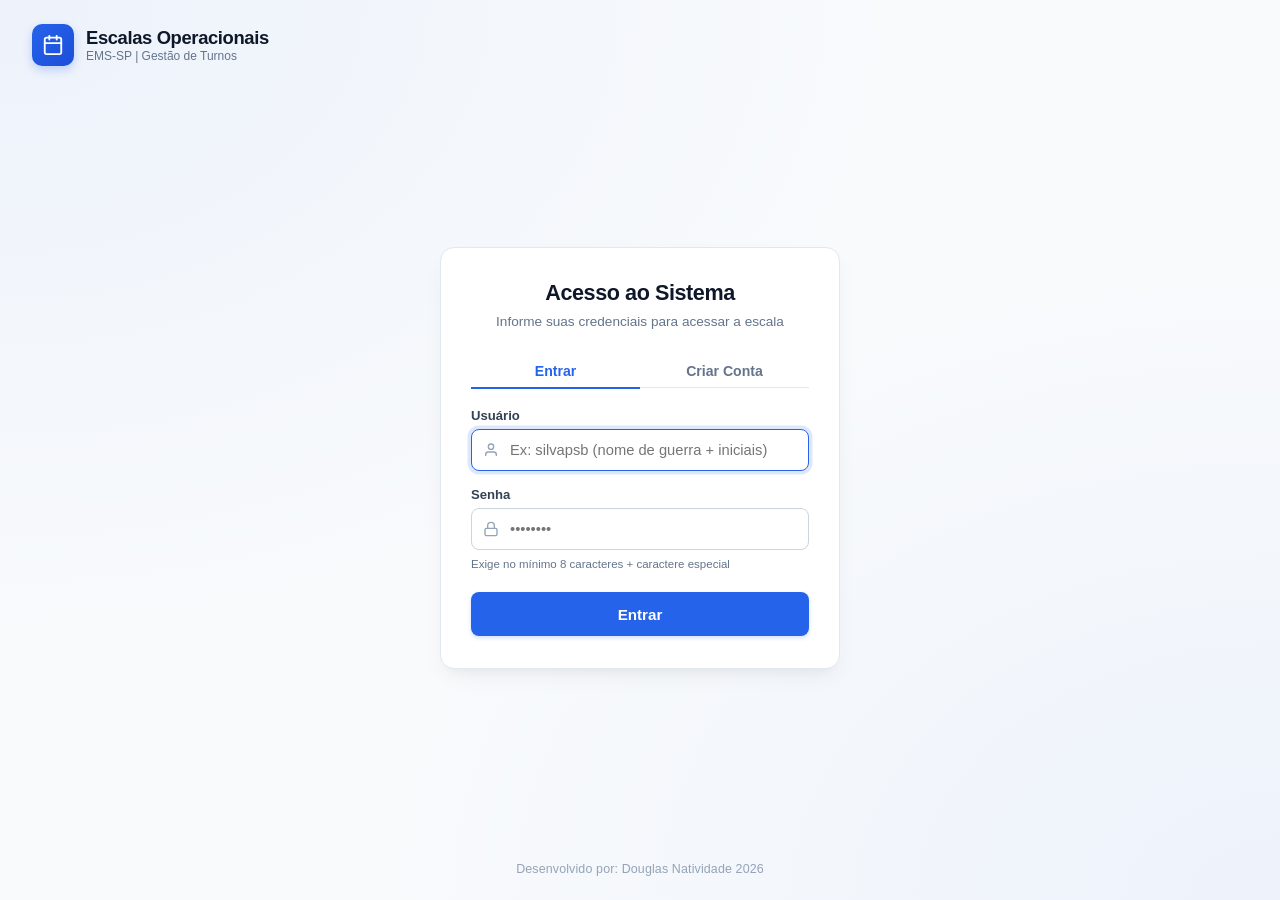
==== index.html @ 7f056d45 "seletor de meses e anos" ====
<!DOCTYPE html>
<html lang="pt-BR">
<head>
  <meta charset="UTF-8">
  <meta name="viewport" content="width=device-width, initial-scale=1.0, maximum-scale=5.0, user-scalable=yes">
  <title>Sistema de Escala Operacional</title>
  <link rel="preconnect" href="https://fonts.googleapis.com">
  <link rel="preconnect" href="https://fonts.gstatic.com" crossorigin>
  <link href="https://fonts.googleapis.com/css2?family=Fredoka:wght@600;700&family=Inter:wght@400;500;600;700;800&family=JetBrains+Mono:wght@500;700&display=swap" rel="stylesheet">
  <link rel="stylesheet" href="style.css?v=20261005_1417">
  <meta http-equiv="Content-Security-Policy" content="default-src 'self'; font-src 'self' https://fonts.gstatic.com; style-src 'self' 'unsafe-inline' https://fonts.googleapis.com; script-src 'self'; connect-src 'self'; img-src 'self' data:;">
</head>
<body>
  <!-- TELA DE LOGIN (PORTAL DE ENTRADA) -->
  <div id="login-screen" class="login-screen-wrapper">
    <!-- Canto Superior Esquerdo: Identidade do Sistema -->
    <header class="login-brand-header">
      <div class="login-brand">
        <div class="brand-icon">
          <svg width="22" height="22" viewBox="0 0 24 24" fill="none" stroke="currentColor" stroke-width="2" stroke-linecap="round" stroke-linejoin="round">
            <rect x="3" y="4" width="18" height="18" rx="2" ry="2"></rect>
            <line x1="16" y1="2" x2="16" y2="6"></line>
            <line x1="8" y1="2" x2="8" y2="6"></line>
            <line x1="3" y1="10" x2="21" y2="10"></line>
          </svg>
        </div>
        <div class="login-brand-text">
          <h1 class="brand-title">Escalas Operacionais</h1>
          <p class="brand-subtitle">EMS-SP | Gestão de Turnos</p>
        </div>
      </div>
    </header>

    <!-- Dialog Centralizado de Autenticação -->
    <main class="login-dialog-container">
      <div class="login-dialog-card">
        <div class="login-dialog-head">
          <h2 class="login-dialog-title" id="login-dialog-title">Acesso ao Sistema</h2>
          <p class="login-dialog-desc" id="login-dialog-desc">Informe suas credenciais para acessar a escala</p>
        </div>

        <div class="login-dialog-tabs">
          <button type="button" id="tab-login-signin" class="login-tab-btn active">Entrar</button>
          <button type="button" id="tab-login-signup" class="login-tab-btn">Criar Conta</button>
        </div>

        <form id="form-login-screen" class="login-dialog-form" autocomplete="on">
          <div id="login-screen-error" class="login-error-alert hidden"></div>

          <div class="login-form-group" id="login-group-name" style="display: none;">
            <label for="login-input-name">Nome / Guerra</label>
            <div class="login-input-wrapper">
              <svg width="16" height="16" viewBox="0 0 24 24" fill="none" stroke="currentColor" stroke-width="2">
                <path d="M19 21v-2a4 4 0 0 0-4-4H9a4 4 0 0 0-4 4v2"></path>
                <circle cx="12" cy="7" r="4"></circle>
              </svg>
              <input type="text" id="login-input-name" class="login-input-field" placeholder="Ex: 2S Silva">
            </div>
          </div>

          <div class="login-form-group">
            <label for="login-input-user">Usuário</label>
            <div class="login-input-wrapper">
              <svg width="16" height="16" viewBox="0 0 24 24" fill="none" stroke="currentColor" stroke-width="2">
                <path d="M20 21v-2a4 4 0 0 0-4-4H8a4 4 0 0 0-4 4v2"></path>
                <circle cx="12" cy="7" r="4"></circle>
              </svg>
              <input type="text" id="login-input-user" class="login-input-field" placeholder="Ex: silvapsb (nome de guerra + iniciais)" required autocomplete="username" autocapitalize="none" spellcheck="false">
            </div>
          </div>

          <div class="login-form-group">
            <label for="login-input-pass">Senha</label>
            <div class="login-input-wrapper">
              <svg width="16" height="16" viewBox="0 0 24 24" fill="none" stroke="currentColor" stroke-width="2">
                <rect x="3" y="11" width="18" height="11" rx="2" ry="2"></rect>
                <path d="M7 11V7a5 5 0 0 1 10 0v4"></path>
              </svg>
              <input type="password" id="login-input-pass" class="login-input-field" placeholder="••••••••" required autocomplete="current-password">
            </div>
            <span class="password-rule-hint">Exige no mínimo 8 caracteres + caractere especial</span>
          </div>

          <button type="submit" id="btn-login-submit" class="btn-login-submit">
            <span>Entrar</span>
          </button>
        </form>
      </div>
    </main>

    <!-- Rodapé Discreto -->
    <footer class="login-footer">
      Desenvolvido por: Douglas Natividade 2026
    </footer>
  </div>

  <!-- APLICAÇÃO PRINCIPAL (EXIBIDA APÓS O LOGIN) -->
  <div id="app-screen" class="app-screen-wrapper" style="display: none;">
    <!-- Cabeçalho da Aplicação / Barra de Ferramentas -->
    <header class="app-header no-print">
    <div class="header-left">
      <div class="app-brand">
        <div class="brand-icon">
          <svg width="22" height="22" viewBox="0 0 24 24" fill="none" stroke="currentColor" stroke-width="2" stroke-linecap="round" stroke-linejoin="round">
            <rect x="3" y="4" width="18" height="18" rx="2" ry="2"></rect>
            <line x1="16" y1="2" x2="16" y2="6"></line>
            <line x1="8" y1="2" x2="8" y2="6"></line>
            <line x1="3" y1="10" x2="21" y2="10"></line>
          </svg>
        </div>
        <div>
          <h1 class="brand-title">Escalas Operacionais</h1>
          <p class="brand-subtitle">Confecção, Acompanhamento e Controle de Turnos</p>
        </div>
      </div>
    </div>

    <!-- Controles Centrais: Tema, Período e Setor -->
    <div class="header-center">
      <button id="btn-theme-toggle" class="btn-theme" title="Alternar Modo Claro / Escuro" aria-label="Alternar tema">
        <svg class="icon-sun" width="18" height="18" viewBox="0 0 24 24" fill="none" stroke="currentColor" stroke-width="2" stroke-linecap="round" stroke-linejoin="round">
          <circle cx="12" cy="12" r="5"></circle>
          <line x1="12" y1="1" x2="12" y2="3"></line>
          <line x1="12" y1="21" x2="12" y2="23"></line>
          <line x1="4.22" y1="4.22" x2="5.64" y2="5.64"></line>
          <line x1="18.36" y1="18.36" x2="19.78" y2="19.78"></line>
          <line x1="1" y1="12" x2="3" y2="12"></line>
          <line x1="21" y1="12" x2="23" y2="12"></line>
          <line x1="4.22" y1="19.78" x2="5.64" y2="18.36"></line>
          <line x1="18.36" y1="5.64" x2="19.78" y2="4.22"></line>
        </svg>
        <svg class="icon-moon" width="18" height="18" viewBox="0 0 24 24" fill="none" stroke="currentColor" stroke-width="2" stroke-linecap="round" stroke-linejoin="round">
          <path d="M21 12.79A9 9 0 1 1 11.21 3 7 7 0 0 0 21 12.79z"></path>
        </svg>
      </button>

      <div class="control-group">
        <label for="select-month">Mês:</label>
        <div class="month-stepper-wrapper">
          <select id="select-month" class="ctrl-select">
            <option value="0">JAN - Janeiro</option>
            <option value="1">FEV - Fevereiro</option>
            <option value="2">MAR - Março</option>
            <option value="3">ABR - Abril</option>
            <option value="4">MAIO - Maio</option>
            <option value="5">JUN - Junho</option>
            <option value="6">JUL - Julho</option>
            <option value="7">AGO - Agosto</option>
            <option value="8">SET - Setembro</option>
            <option value="9" selected>OUT - Outubro</option>
            <option value="10">NOV - Novembro</option>
            <option value="11">DEZ - Dezembro</option>
          </select>
          <div class="month-stepper-arrows">
            <button type="button" id="btn-next-month" class="stepper-arrow stepper-up" onclick="stepMonth(1)" title="Próximo Mês" aria-label="Próximo Mês">▲</button>
            <button type="button" id="btn-prev-month" class="stepper-arrow stepper-down" onclick="stepMonth(-1)" title="Mês Anterior" aria-label="Mês Anterior">▼</button>
          </div>
        </div>
      </div>

      <div class="control-group">
        <label for="input-year">Ano:</label>
        <div class="stepper-wrapper year-stepper-wrapper">
          <input type="number" id="input-year" class="ctrl-input number-input custom-stepper-input" value="2026" min="2020" max="2035">
          <div class="stepper-arrows year-stepper-arrows">
            <button type="button" id="btn-next-year" class="stepper-arrow stepper-up" onclick="stepYear(1)" title="Próximo Ano" aria-label="Próximo Ano">▲</button>
            <button type="button" id="btn-prev-year" class="stepper-arrow stepper-down" onclick="stepYear(-1)" title="Ano Anterior" aria-label="Ano Anterior">▼</button>
          </div>
        </div>
      </div>

      <div class="control-group">
        <label for="input-sector">Unidade | Setor:</label>
        <input type="text" id="input-sector" class="ctrl-input sector-input" value="EMS-SP" maxlength="15" placeholder="Setor">
      </div>
    </div>

    <!-- Ações e Modos -->
    <div class="header-right">
      <div class="view-toggle">
        <button id="btn-mode-edit" class="toggle-btn active" title="Modo Edição Completa">
          <svg width="15" height="15" viewBox="0 0 24 24" fill="none" stroke="currentColor" stroke-width="2">
            <path d="M12 20h9"></path>
            <path d="M16.5 3.5a2.121 2.121 0 0 1 3 3L7 19l-4 1 1-4L16.5 3.5z"></path>
          </svg>
          Edição
        </button>
        <button id="btn-mode-view" class="toggle-btn" title="Modo Visualização Limpa">
          <svg width="15" height="15" viewBox="0 0 24 24" fill="none" stroke="currentColor" stroke-width="2">
            <path d="M1 12s4-8 11-8 11 8 11 8-4 8-11 8-11-8-11-8z"></path>
            <circle cx="12" cy="12" r="3"></circle>
          </svg>
          Visualização
        </button>
      </div>

      <div class="action-buttons">
        <button id="btn-print" class="btn btn-secondary" title="Imprimir / Exportar para PDF">
          <svg width="16" height="16" viewBox="0 0 24 24" fill="none" stroke="currentColor" stroke-width="2">
            <polyline points="6 9 6 2 18 2 18 9"></polyline>
            <path d="M6 18H4a2 2 0 0 1-2-2v-5a2 2 0 0 1 2-2h16a2 2 0 0 1 2 2v5a2 2 0 0 1-2 2h-2"></path>
            <rect x="6" y="14" width="12" height="8"></rect>
          </svg>
          Imprimir | Exportar (PDF)
        </button>

        <div class="user-auth-group no-print">
          <button type="button" id="btn-edit-user-name" class="btn btn-secondary btn-user-edit" onclick="openEditUserModal(event)" title="Editar seu Nome, Posto ou Graduação">
            <svg width="14" height="14" viewBox="0 0 24 24" fill="none" stroke="currentColor" stroke-width="2" stroke-linecap="round" stroke-linejoin="round">
              <path d="M12 20h9"></path>
              <path d="M16.5 3.5a2.121 2.121 0 0 1 3 3L7 19l-4 1 1-4L16.5 3.5z"></path>
            </svg>
            <span id="user-display-name">Operador</span>
            <span class="user-edit-icon" title="Editar nome">✎</span>
          </button>
          <button type="button" id="btn-auth-user" class="btn btn-secondary btn-user-auth" title="Sair da conta">
            <svg width="13" height="13" viewBox="0 0 24 24" fill="none" stroke="currentColor" stroke-width="2" stroke-linecap="round" stroke-linejoin="round">
              <path d="M9 21H5a2 2 0 0 1-2-2V5a2 2 0 0 1 2-2h4"></path>
              <polyline points="16 17 21 12 16 7"></polyline>
              <line x1="21" y1="12" x2="9" y2="12"></line>
            </svg>
            <span class="user-logout-tag">Sair</span>
          </button>
        </div>
      </div>
    </div>
  </header>

  <!-- Barra de Acompanhamento Rápido (Filtros, Legendas e Destaques) -->
  <section class="quick-bar no-print">
    <div class="legend-chips">
      <span class="legend-label">Legenda de Turnos:</span>
      <span class="chip chip-m" title="Manhã"><strong>M</strong> (Manhã | 06h00 às 13h30)</span>
      <span class="chip chip-t" title="Tarde"><strong>T</strong> (Tarde | 13h30 às 23h00)</span>
      <span class="chip chip-r" title="RISAER | 24 Horas"><strong>R</strong> (RISAER | 24 horas)</span>
    </div>

    <div class="quick-helpers">
      <span id="save-status" class="save-status" title="Salvo automaticamente">Salvo</span>
      <div class="dropdown">
        <button id="btn-more" class="btn btn-icon" title="Mais opções">
          <svg width="16" height="16" viewBox="0 0 24 24" fill="none" stroke="currentColor" stroke-width="2">
            <circle cx="12" cy="12" r="1"></circle>
            <circle cx="12" cy="5" r="1"></circle>
            <circle cx="12" cy="19" r="1"></circle>
          </svg>
        </button>
        <div id="dropdown-menu" class="dropdown-content">
          <a href="#" id="action-export-json">Exportar Backup (JSON)</a>
          <a href="#" id="action-import-json">Importar Escala (JSON)</a>
          <input type="file" id="file-input-json" accept=".json" style="display:none">
          <a href="#" id="action-clear-all" class="text-danger">Limpar Turnos do Mês</a>
        </div>
      </div>
    </div>
  </section>

  <!-- Container Principal da Escala -->
  <main class="main-content">
    <div class="sheet-container" id="sheet-container">
      <div class="year-badge-container">
        <div class="year-badge" id="year-badge">2026</div>
        <div class="search-box no-print" title="Destacar operador nas tabelas">
          <svg width="14" height="14" viewBox="0 0 24 24" fill="none" stroke="currentColor" stroke-width="2">
            <circle cx="11" cy="11" r="8"></circle>
            <line x1="21" y1="21" x2="16.65" y2="16.65"></line>
          </svg>
          <input type="text" id="search-operator" placeholder="Destacar operador...">
          <button id="btn-clear-search" class="btn-clear" style="display:none">&times;</button>
        </div>

        <!-- Botão Explícito de Salvar Alterações na Nuvem -->
        <div class="save-action-wrapper no-print">
          <div class="save-action-row">
            <button type="button" id="btn-save-cloud" class="btn-save-cloud state-clean" title="Salvar dados na nuvem">
              <svg class="save-icon-check" width="15" height="15" viewBox="0 0 24 24" fill="none" stroke="currentColor" stroke-width="2.2" stroke-linecap="round" stroke-linejoin="round">
                <polyline points="20 6 9 17 4 12"></polyline>
              </svg>
              <svg class="save-icon-pending" width="15" height="15" viewBox="0 0 24 24" fill="none" stroke="currentColor" stroke-width="2" stroke-linecap="round" stroke-linejoin="round">
                <path d="M19 21H5a2 2 0 0 1-2-2V5a2 2 0 0 1 2-2h11l5 5v11a2 2 0 0 1-2 2z"></path>
                <polyline points="17 21 17 13 7 13 7 21"></polyline>
                <polyline points="7 3 7 8 15 8"></polyline>
              </svg>
              <svg class="save-icon-spinner" width="15" height="15" viewBox="0 0 24 24" fill="none" stroke="currentColor" stroke-width="2.5" stroke-linecap="round">
                <circle cx="12" cy="12" r="10" stroke-opacity="0.25"></circle>
                <path d="M12 2a10 10 0 0 1 10 10"></path>
              </svg>
              <span class="btn-save-title">Alterações Salvas</span>
            </button>
            <span id="last-change-display" class="last-change-display" title="Histórico da última modificação"></span>
          </div>
          <span id="save-status-subtext" class="save-status-subtext">nenhuma alteração</span>
        </div>
      </div>
      <div class="table-wrapper">
        <table class="schedule-table" id="schedule-table">
          <!-- Cabeçalho Renderizado via JS -->
          <thead id="schedule-thead"></thead>
          <!-- Corpo da Tabela Renderizado via JS -->
          <tbody id="schedule-tbody"></tbody>
        </table>
      </div>

      <!-- Botão Adicionar Operador (+), solto da tabela e abaixo da coluna Leg. -->
      <div class="add-operator-wrapper no-print">
        <button id="btn-add-operator" class="btn-add-op-solo" title="Adicionar Operador" aria-label="Adicionar Operador">
          + OPR
        </button>
      </div>

      <!-- Seções Inferiores: Observações (Esquerda) e Carga Horária & Etapas (Direita) -->
      <div class="bottom-sections">
        <!-- Seção de Observações (Conforme a planilha) -->
        <section class="observations-section" id="observations-section">
          <div class="obs-card">
            <div class="obs-header">
              <span class="obs-title">Observações</span>
              <button id="btn-add-obs" class="btn btn-xs btn-obs no-print" title="Adicionar Linha de Observação">
                + Adicionar Nota
              </button>
            </div>
            <div class="obs-body" id="obs-list">
              <!-- Linhas de observações renderizadas dinamicamente -->
            </div>
          </div>
        </section>

        <!-- Seção de Carga Horária e Etapas (Ao lado direito de Observações) -->
        <section class="stats-section" id="stats-section">
          <div class="stats-card">
            <div class="stats-header">
              <div class="stats-title-group">
                <span class="stats-title">Carga Horária e Etapas</span>
                <span class="stats-subtitle">Demonstrativo mensal por operador</span>
              </div>
              <div class="stats-header-actions">
                <button id="btn-open-extra-hours" class="btn btn-xs btn-obs no-print" title="Lançar horas adicionais de PIMO e Instrução MET">
                  + PIMO | Instrução MET
                </button>
                <div class="stats-badge" id="stats-team-average" title="Média de horas da equipe conforme memorial de cálculo">Média da Equipe: --</div>
              </div>
            </div>
            <div class="stats-table-wrapper">
              <table class="stats-table" id="stats-table">
                <thead>
                  <tr>
                    <th class="col-stat-leg" title="Legenda">Leg</th>
                    <th class="col-stat-op" title="Nome do Operador">Operador</th>
                    <th class="col-stat-shifts" title="Total de turnos trabalhados (M + T + R)">Turnos</th>
                    <th class="col-stat-ctop" title="Carga Operacional: 7,5h por turno M e 9,5h por turno T">Carga<br>operacional</th>
                    <th class="col-stat-briefing" title="Abertura (15m M), Briefing (15m M/T) e Fechamento (15m T)">
                      <span class="th-stacked">
                        <span>Abertura</span>
                        <span>+ Briefing</span>
                        <span>+ Fechamento</span>
                      </span>
                    </th>
                    <th class="col-stat-risaer" title="Carga horária de turnos RISAER (24h por serviço R)">RISAER</th>
                    <th class="col-stat-pimo" title="Carga de Projetos e Trabalho Administrativo (PIMO)">Carga PIMO</th>
                    <th class="col-stat-met" title="Instruções Meteorológicas (Instrução MET)">Instrução MET</th>
                    <th class="col-stat-total" title="Carga horária total acumulada no mês">Carga total</th>
                    <th class="col-stat-e5" title="Adicional de R$ 67,50 por turno T (-R$ 13,50 em dia útil)">Etapa 5x</th>
                    <th class="col-stat-e10" title="Adicional de R$ 135,00 por serviço R (-R$ 13,50 em dia útil)">Etapa 10 X</th>
                  </tr>
                </thead>
                <tbody id="stats-tbody">
                  <!-- Linhas renderizadas via JS -->
                </tbody>
              </table>
            </div>
            <div class="stats-memorial-footer" id="stats-memorial-footer">
              <!-- Memorial de cálculo exibido dinamicamente -->
            </div>
          </div>
        </section>
      </div>
    </div>
  </main>

  <!-- Popover Seletor Rápido de Turno -->
  <div id="shift-popover" class="shift-popover" style="display: none;">
    <button class="shift-pop-btn m-btn" data-val="M">M</button>
    <button class="shift-pop-btn t-btn" data-val="T">T</button>
    <button class="shift-pop-btn r-btn" data-val="R">R</button>
    <button class="shift-pop-btn clear-btn" data-val="">Limpar</button>
  </div>

  <!-- Modal de Configuração de PIMO e Instrução MET -->
  <div id="modal-extra-hours" class="modal-overlay hidden">
    <div class="modal-content modal-extra-hours-content">
      <div class="modal-header">
        <h3 class="modal-title">Lançar Cargas Adicionais (PIMO &amp; Instrução MET)</h3>
        <button id="btn-close-extra-hours" class="modal-close" title="Fechar">&times;</button>
      </div>
      <div class="modal-body">
        <p class="modal-desc">
          Conforme memorial oficial: <strong>PIMO</strong> (projetos/trabalho administrativo) e <strong>Instrução MET</strong> (instruções meteorológicas) somam à carga horária e entram no memorial da equipe.
        </p>
        <div class="extra-hours-table-wrapper">
          <table class="extra-hours-table">
            <thead>
              <tr>
                <th class="col-op-th">Operador</th>
                <th class="col-hours-th">PIMO (Horas)</th>
                <th class="col-hours-th">Instrução MET (Horas)</th>
              </tr>
            </thead>
            <tbody id="extra-hours-tbody">
              <!-- Linhas renderizadas via JS -->
            </tbody>
          </table>
        </div>
      </div>
      <div class="modal-footer">
        <button id="btn-save-extra-hours" class="btn btn-primary">Salvar e Atualizar</button>
      </div>
    </div>
  </div>

  <!-- Modal de Autenticação (Login / Cadastro de Operador) -->
  <div id="modal-auth" class="modal-overlay hidden">
    <div class="modal-content modal-auth-content">
      <div class="modal-header">
        <h3 class="modal-title" id="auth-modal-title">Acesso Operacional</h3>
        <button id="btn-close-auth" class="modal-close" title="Fechar">&times;</button>
      </div>
      <div class="modal-body">
        <div class="auth-tabs">
          <button id="tab-login" class="auth-tab-btn active">Entrar</button>
          <button id="tab-register" class="auth-tab-btn">Cadastrar Operador</button>
        </div>

        <form id="form-auth" class="auth-form">
          <div id="auth-error-msg" class="auth-error hidden"></div>
          
          <div class="form-group" id="group-name" style="display: none;">
            <label for="auth-name">Nome Completo / Guerra:</label>
            <input type="text" id="auth-name" class="input-form" placeholder="Ex: 2S Silva">
          </div>

          <div class="form-group">
            <label for="auth-username">Usuário / Identificação:</label>
            <input type="text" id="auth-username" class="input-form" placeholder="Ex: silva" required autocomplete="username">
          </div>

          <div class="form-group">
            <label for="auth-password">Senha:</label>
            <input type="password" id="auth-password" class="input-form" placeholder="••••••••" required autocomplete="current-password">
          </div>

          <div class="auth-actions">
            <button type="submit" id="btn-submit-auth" class="btn btn-primary btn-block">Entrar</button>
          </div>
        </form>
      </div>
    </div>
  </div>
  <!-- Fim de #modal-auth -->

  <!-- Modal de Edição de Nome / Posto / Graduação do Usuário -->
  <div id="modal-edit-user" class="modal-overlay hidden">
    <div class="modal-content modal-edit-user-content">
      <div class="modal-header">
        <div class="modal-title-group">
          <h3 class="modal-title">Editar Identificação do Usuário</h3>
          <span class="modal-subtitle">Atualize seu nome ou posto/graduação</span>
        </div>
        <button type="button" id="btn-close-edit-user" class="modal-close" onclick="closeEditUserModal(event)" title="Fechar">&times;</button>
      </div>
      <div class="modal-body">
        <div class="form-group">
          <label for="input-edit-user-name">Posto/Graduação e Nome de Guerra:</label>
          <input type="text" id="input-edit-user-name" class="input-form" placeholder="Ex: 2S Túlio, 1S Silva" maxlength="50" autocomplete="name">
          <span class="form-hint">Esse nome é exibido no topo da tela e associado às ações e edições da escala.</span>
        </div>
        <div id="edit-user-error" class="auth-error hidden"></div>
        <div class="auth-actions" style="margin-top: 16px; display: flex; gap: 10px; justify-content: flex-end;">
          <button type="button" id="btn-cancel-edit-user" class="btn btn-secondary" onclick="closeEditUserModal(event)">Cancelar</button>
          <button type="button" id="btn-save-edit-user" class="btn btn-primary" onclick="handleSaveNewUserName(event)">Salvar Alteração</button>
        </div>
      </div>
    </div>
  </div>
  <!-- Fim de #modal-edit-user -->

  </div>
  <!-- Fim de #app-screen -->

  <script src="scripts.js?v=20261006_1326"></script>
</body>
</html>
---- style.css ----
/* ==========================================================================
   SISTEMA DE ESCALA OPERACIONAL - FOLHA DE ESTILOS
   ========================================================================== */

:root {
  /* Cores Temáticas da Escala (Modo Claro) */
  --color-year: #1e293b;
  --color-month: #0f172a;
  --color-unit: #1e293b;
  --color-weekday: #334155;
  --color-weekend: #4338ca;
  --color-col-header: #1e293b;
  --color-days-header: #2563eb;
  --color-operator-row: #fefce8; /* Creme suave de alta legibilidade, sem cansar a vista */
  --color-operator-row-hover: #edcd6383; /* Destaque caloroso e suave ao passar o cursor */
  --color-operator-row-text: #0f172a; /* Texto de alto contraste e máxima nitidez */
  --color-operator-row-text-hover: #0f172a; /* Cor do texto do operador ao passar o cursor sobre a linha */
  --color-leg-cell: #1e40af; /* Cor da legenda */
  --color-leg-cell-hover: #edcd6383; /* Cor da legenda ao passar o cursor */
  --color-leg-cell-text: #ffffff; /* Cor do texto da legenda */
  --color-leg-cell-text-hover: #111111; /* Cor do texto da legenda ao passar o cursor */
  --color-blue-stripe: #c5c8cc; /* Linha contínua entre operadores */
  --color-blue-stripe-text: #64748b;
  --color-today-line: #2563eb; /* Linhas/bordas especiais demarcadoras do dia atual */
  --color-obs-header: #347cda;
  --color-obs-header-text: #ffffff; /* Cor do texto do header de Observações */
  --color-obs-body: #edf0e9;
  --color-obs-text: #0f1011;

  /* Cores dos Turnos M, T, R (Idênticas aos botões da legenda) */
  --color-shift-m-bg: #6fe297;
  --color-shift-m-text: #0b4220;
  --color-shift-m-border: #86efac;

  --color-shift-t-bg: #e39d60;
  --color-shift-t-text: #0f0e0e;
  --color-shift-t-border: #fde68a;

  --color-shift-r-bg: #15803d;   /* Verde floresta para 24h RISAER */
  --color-shift-r-text: #ffffff; /* Texto branco puro */
  --color-shift-r-border: #166534;

  /* Superfície, Bordas e Elementos de Interface */
  --bg-app: #f1f5f9;
  --bg-header: #ffffff;
  --bg-card: #ffffff;
  --bg-controls: #f8fafc;
  --text-main: #0f172a;
  --text-muted: #64748b;
  --border-sheet: #94a3b8;
  --border-cell: #cbd5e1; /* Divisores, nítidos e suaves */
  --border-light: #e2e8f0;
  --input-bg: #ffffff;
  --input-border: #cbd5e1;

  --primary: #2563eb;
  --primary-hover: #1d4ed8;
  --danger: #ef4444;
  --success: #10b981;

  --shadow-sm: 0 1px 3px 0 rgba(0, 0, 0, 0.08), 0 1px 2px -1px rgba(0, 0, 0, 0.08);
  --shadow-md: 0 4px 6px -1px rgba(0, 0, 0, 0.07), 0 2px 4px -2px rgba(0, 0, 0, 0.05);
  --shadow-lg: 0 12px 24px -4px rgba(0, 0, 0, 0.08), 0 4px 6px -2px rgba(0, 0, 0, 0.04);
  --radius-sm: 6px;
  --radius-md: 10px;
  --radius-lg: 14px;
}

/* ==========================================================================
   TEMA ESCURO MODERNO (DARK THEME)
   ========================================================================== */
body.dark-theme {
  --color-year: #0f172a;
  --color-month: #090d16;
  --color-unit: #0f172a;
  --color-weekday: #1e293b;
  --color-weekend: #3730a3;
  --color-col-header: #0f172a;
  --color-days-header: #1d4ed8;
  --color-operator-row: #e0e6ee; /* Superfície slate escura elegante, sem ofuscar */
  --color-operator-row-hover: #1e293b; /* Destaque sutil de linha no modo escuro */
  --color-operator-row-text: #070707; /* Texto claro de alto contraste */
  --color-operator-row-text-hover: #ffffff; /* Cor do texto do operador ao passar o cursor sobre a linha no modo escuro */
  --color-leg-cell: #1d4ed8; /* Badge azul cobalto no dark mode */
  --color-leg-cell-hover: #1e293b; /* Cor da legenda ao passar o cursor no dark mode */
  --color-leg-cell-text: #ffffff;
  --color-leg-cell-text-hover: #ffffff; /* Cor do texto da legenda ao passar o cursor no dark mode */
  --color-blue-stripe: #3b486a; /* Faixa separadora no modo escuro */
  --color-blue-stripe-text: #94a3b8;
  --color-today-line: #38bdf8; /* Linhas/bordas especiais demarcadoras do dia atual no modo escuro */
  --color-obs-header: #0f147c;
  --color-obs-header-text: #ffffff; /* Cor do texto do header de Observações no modo escuro */
  --color-obs-body: #131924;
  --color-obs-text: #e2e8f0;

  /* Cores dos Turnos M, T, R no Modo Escuro (Idênticas aos botões da legenda) */
  --color-shift-m-bg: #6ee7b7;
  --color-shift-m-text: #121212;
  --color-shift-m-border: #047857;

  --color-shift-t-bg: #b1490c;
  --color-shift-t-text: #fffffe;
  --color-shift-t-border: #b45309;

  --color-shift-r-bg: #0c5026;   /* Verde floresta para 24h */
  --color-shift-r-text: #ffffff; /* Texto branco nítido */
  --color-shift-r-border: #22c55e;

  --bg-app: #0b0f19;
  --bg-header: #111827;
  --bg-card: #151d30;
  --bg-controls: #1e293b;
  --text-main: #f1f5f9;
  --text-muted: #94a3b8;
  --border-sheet: #334155;
  --border-cell: #243247; /* Bordas escuras e nítidas */
  --border-light: #1f293d;
  --input-bg: #1e293b;
  --input-border: #334155;

  --primary: #3b82f6;
  --primary-hover: #60a5fa;
  --danger: #ef4444;
  --success: #10b981;

  --shadow-sm: 0 1px 3px 0 rgba(0, 0, 0, 0.4);
  --shadow-md: 0 4px 10px 0 rgba(0, 0, 0, 0.45);
  --shadow-lg: 0 14px 28px rgba(0, 0, 0, 0.5);
}

/* Reset e Configurações Globais */
* {
  box-sizing: border-box;
  margin: 0;
  padding: 0;
}

body {
  font-family: 'Inter', -apple-system, BlinkMacSystemFont, "Segoe UI", Roboto, sans-serif;
  background-color: var(--bg-app);
  color: var(--text-main);
  min-height: 100vh;
  display: flex;
  flex-direction: column;
  -webkit-font-smoothing: antialiased;
  overflow-x: hidden;
  max-width: 100vw;
}

.app-screen-wrapper {
  width: 100%;
  max-width: 100vw;
  overflow-x: hidden;
  display: flex;
  flex-direction: column;
  min-height: 100vh;
}

/* ==========================================================================
   CABEÇALHO DA APLICAÇÃO (TOOLBAR MODERNA)
   ========================================================================== */
.app-header {
  background: var(--bg-header);
  border-bottom: 1px solid var(--border-light);
  padding: 10px 24px;
  display: flex;
  align-items: center;
  justify-content: space-between;
  flex-wrap: wrap;
  gap: 16px;
  position: sticky;
  top: 0;
  z-index: 100;
  box-shadow: var(--shadow-sm);
  transition: background-color 0.25s ease, border-color 0.25s ease;
}

.header-left {
  display: flex;
  align-items: center;
  gap: 16px;
}

.app-brand {
  display: flex;
  align-items: center;
  gap: 12px;
}

.brand-icon {
  width: 38px;
  height: 38px;
  background: linear-gradient(135deg, #1e40af, #3b82f6);
  color: #ffffff;
  display: flex;
  align-items: center;
  justify-content: center;
  border-radius: var(--radius-md);
  box-shadow: 0 2px 6px rgba(37, 99, 235, 0.35);
}

.brand-title {
  font-size: 1.125rem;
  font-weight: 700;
  color: var(--text-main);
  letter-spacing: -0.01em;
}

.brand-subtitle {
  font-size: 0.75rem;
  color: var(--text-muted);
}

/* Controles de Período, Tema e Unidade */
.header-center {
  display: flex;
  align-items: center;
  gap: 12px;
  background: var(--bg-controls);
  padding: 6px 14px;
  border-radius: var(--radius-lg);
  border: 1px solid var(--border-light);
  transition: background-color 0.25s ease, border-color 0.25s ease;
}

/* Botão Alternador de Tema (Sol / Lua) */
.btn-theme {
  display: inline-flex;
  align-items: center;
  justify-content: center;
  width: 34px;
  height: 34px;
  border-radius: var(--radius-md);
  border: 1px solid var(--input-border);
  background: var(--input-bg);
  color: var(--text-main);
  cursor: pointer;
  transition: all 0.2s ease;
  box-shadow: var(--shadow-sm);
}

.btn-theme:hover {
  background: var(--primary);
  color: #ffffff;
  border-color: var(--primary);
  transform: translateY(-1px);
}

.btn-theme .icon-sun {
  display: none;
}
.btn-theme .icon-moon {
  display: block;
}

body.dark-theme .btn-theme .icon-sun {
  display: block;
  color: #fbbf24;
}
body.dark-theme .btn-theme .icon-moon {
  display: none;
}

.control-group {
  display: flex;
  align-items: center;
  gap: 6px;
}

.control-group label {
  font-size: 0.775rem;
  font-weight: 600;
  color: var(--text-muted);
  text-transform: uppercase;
  letter-spacing: 0.03em;
}

.ctrl-select, .ctrl-input {
  border: 1px solid var(--input-border);
  background: var(--input-bg);
  padding: 6px 10px;
  font-size: 0.85rem;
  font-weight: 600;
  color: var(--text-main);
  border-radius: var(--radius-sm);
  outline: none;
  transition: all 0.2s ease;
}

.ctrl-select:focus, .ctrl-input:focus {
  border-color: var(--primary);
  box-shadow: 0 0 0 2px rgba(37, 99, 235, 0.25);
}

.number-input {
  width: 80px;
  text-align: center;
}

/* Remove setinhas nativas dos navegadores no input number customizado */
.custom-stepper-input::-webkit-outer-spin-button,
.custom-stepper-input::-webkit-inner-spin-button {
  -webkit-appearance: none;
  margin: 0;
}
.custom-stepper-input {
  -moz-appearance: textfield;
  appearance: textfield;
}

/* Stepper de Mês e Ano (Setinhas de Mudança Rápida) */
.stepper-wrapper,
.month-stepper-wrapper,
.year-stepper-wrapper {
  position: relative;
  display: inline-flex;
  align-items: stretch;
}

.month-stepper-wrapper .ctrl-select {
  padding-right: 22px;
  -webkit-appearance: none;
  -moz-appearance: none;
  appearance: none;
  cursor: pointer;
}

.year-stepper-wrapper .number-input {
  padding-right: 20px;
}

.stepper-arrows,
.month-stepper-arrows,
.year-stepper-arrows {
  position: absolute;
  right: 1px;
  top: 1px;
  bottom: 1px;
  width: 18px;
  display: flex;
  flex-direction: column;
  border-left: 1px solid var(--input-border);
  background: var(--input-bg);
  border-top-right-radius: var(--radius-sm);
  border-bottom-right-radius: var(--radius-sm);
  overflow: hidden;
  z-index: 2;
}

.stepper-arrow {
  flex: 1;
  background: transparent;
  border: none;
  padding: 0;
  margin: 0;
  display: flex;
  align-items: center;
  justify-content: center;
  font-size: 7px;
  line-height: 1;
  color: var(--text-muted);
  cursor: pointer;
  transition: background 0.15s, color 0.15s;
  user-select: none;
}

.stepper-arrow:hover {
  background: rgba(0, 0, 0, 0.08);
  color: var(--primary);
}

body.dark-theme .stepper-arrow:hover {
  background: rgba(255, 255, 255, 0.12);
  color: #38bdf8;
}

.stepper-arrow:active {
  background: var(--primary);
  color: #ffffff;
}

.stepper-arrow.stepper-up {
  border-bottom: 1px solid var(--input-border);
}

.sector-input {
  width: 100px;
  font-weight: 700;
  text-align: center;
  text-transform: uppercase;
}

/* Ações e Alternância de Modo */
.header-right {
  display: flex;
  align-items: center;
  gap: 12px;
}

.view-toggle {
  display: flex;
  background: var(--bg-controls);
  padding: 3px;
  border-radius: var(--radius-md);
  border: 1px solid var(--border-light);
}

.toggle-btn {
  display: flex;
  align-items: center;
  gap: 6px;
  padding: 6px 12px;
  font-size: 0.8rem;
  font-weight: 600;
  color: var(--text-muted);
  background: transparent;
  border: none;
  border-radius: 6px;
  cursor: pointer;
  transition: all 0.15s ease;
}

.toggle-btn.active {
  background: var(--bg-card);
  color: var(--text-main);
  box-shadow: var(--shadow-sm);
}

.action-buttons {
  display: flex;
  align-items: center;
  gap: 8px;
}

/* Botões Padrão */
.btn {
  display: inline-flex;
  align-items: center;
  gap: 6px;
  padding: 7px 14px;
  font-size: 0.825rem;
  font-weight: 600;
  border-radius: var(--radius-sm);
  border: none;
  cursor: pointer;
  transition: all 0.15s ease;
}

.btn-primary {
  background: var(--primary);
  color: #ffffff;
}
.btn-primary:hover {
  background: var(--primary-hover);
  box-shadow: 0 2px 8px rgba(37, 99, 235, 0.3);
}

.btn-secondary {
  background: var(--bg-card);
  color: var(--text-main);
  border: 1px solid var(--border-light);
}
.btn-secondary:hover {
  background: var(--bg-controls);
  border-color: var(--input-border);
}

.btn-icon {
  background: var(--bg-card);
  padding: 7px;
  border-radius: var(--radius-sm);
  color: var(--text-muted);
  border: 1px solid var(--border-light);
}
.btn-icon:hover {
  background: var(--bg-controls);
  color: var(--text-main);
}

.btn-ghost {
  background: transparent;
  color: var(--text-muted);
  padding: 4px 8px;
}
.btn-ghost:hover {
  background: var(--bg-controls);
  color: var(--text-main);
}

.btn-sm {
  font-size: 0.75rem;
  padding: 5px 10px;
}

.btn-xs {
  font-size: 0.7rem;
  padding: 3px 8px;
}

/* Dropdown */
.dropdown {
  position: relative;
  display: inline-block;
}

.dropdown-content {
  display: none;
  position: absolute;
  right: 0;
  top: 100%;
  margin-top: 4px;
  background: var(--bg-card);
  min-width: 220px;
  border: 1px solid var(--border-light);
  border-radius: var(--radius-md);
  box-shadow: var(--shadow-lg);
  z-index: 200;
  padding: 6px 0;
}

.dropdown-content.show {
  display: block;
}

.dropdown-content a {
  display: block;
  padding: 8px 16px;
  font-size: 0.8rem;
  color: var(--text-main);
  text-decoration: none;
  transition: background 0.15s ease;
}

.dropdown-content a:hover {
  background: var(--bg-controls);
}

.dropdown-content a.text-danger {
  color: var(--danger);
}

/* ==========================================================================
   BARRA DE APOIO RÁPIDO (LEGENDAS, BUSCA E STATUS)
   ========================================================================= */
.quick-bar {
  background: var(--bg-card);
  border-bottom: 1px solid var(--border-light);
  padding: 8px 24px;
  display: flex;
  align-items: center;
  justify-content: space-between;
  flex-wrap: wrap;
  gap: 12px;
  font-size: 0.8rem;
  transition: background-color 0.25s ease, border-color 0.25s ease;
}

.legend-chips {
  display: flex;
  align-items: center;
  gap: 8px;
  flex-wrap: wrap;
}

.legend-label {
  font-weight: 600;
  color: var(--text-muted);
  margin-right: 4px;
}

.chip {
  display: inline-flex;
  align-items: center;
  gap: 4px;
  padding: 3px 10px;
  border-radius: var(--radius-sm);
  font-size: 0.75rem;
  font-weight: 600;
  border: 1px solid rgba(0, 0, 0, 0.1);
}

.chip strong {
  font-family: 'JetBrains Mono', monospace;
  font-weight: 700;
}

.chip-m { background: var(--color-shift-m-bg); color: var(--color-shift-m-text); border-color: var(--color-shift-m-border); }
.chip-t { background: var(--color-shift-t-bg); color: var(--color-shift-t-text); border-color: var(--color-shift-t-border); }
.chip-r { background: var(--color-shift-r-bg); color: var(--color-shift-r-text); border-color: var(--color-shift-r-border); }

.quick-helpers {
  display: flex;
  align-items: center;
  gap: 12px;
}

.quick-helpers .dropdown {
  display: inline-flex;
  align-items: center;
}

.quick-helpers .btn-icon {
  width: 28px;
  height: 28px;
  padding: 0;
  display: inline-flex;
  align-items: center;
  justify-content: center;
  border-radius: var(--radius-sm);
}

.search-box {
  position: relative;
  display: flex;
  align-items: center;
}

.search-box svg {
  position: absolute;
  left: 9px;
  color: var(--text-muted);
  pointer-events: none;
}

.search-box input {
  height: 32px;
  padding: 0 26px 0 30px;
  border: 1px solid var(--input-border);
  background: var(--input-bg);
  color: var(--text-main);
  border-radius: var(--radius-sm);
  font-size: 0.8rem;
  font-weight: 500;
  outline: none;
  width: 190px;
  box-shadow: var(--shadow-sm);
  transition: all 0.2s ease;
}

.search-box input:focus {
  border-color: var(--primary);
  box-shadow: 0 0 0 2px rgba(37, 99, 235, 0.25);
  width: 240px;
}

.btn-clear {
  position: absolute;
  right: 6px;
  background: none;
  border: none;
  font-size: 14px;
  color: var(--text-muted);
  cursor: pointer;
}

.save-status {
  font-size: 0.725rem;
  color: var(--success);
  font-weight: 600;
  display: flex;
  align-items: center;
  gap: 4px;
}

.save-status::before {
  content: "";
  display: inline-block;
  width: 6px;
  height: 6px;
  border-radius: 50%;
  background-color: var(--success);
}

/* ==========================================================================
   ÁREA PRINCIPAL DA PLANILHA (GRADE FIDELIDADE OPERACIONAL)
   ========================================================================== */
.main-content {
  flex: 1;
  padding: 20px 24px 40px;
  overflow-x: hidden;
  max-width: 100vw;
  width: 100%;
}

.sheet-container {
  background: var(--bg-card);
  padding: 18px;
  border-radius: var(--radius-lg);
  box-shadow: var(--shadow-md);
  border: 1px solid var(--border-light);
  display: block;
  width: 100%;
  max-width: 100%;
  box-sizing: border-box;
  transition: background-color 0.25s ease, border-color 0.25s ease;
}

.table-wrapper {
  overflow-x: auto;
  -webkit-overflow-scrolling: touch;
  touch-action: pan-x pan-y pinch-zoom;
  position: relative;
  border: 1px solid var(--border-sheet);
  border-radius: var(--radius-md);
  background: var(--bg-card);
  width: 100%;
  max-width: 100%;
  box-sizing: border-box;
  box-shadow: 0 4px 18px -2px rgba(15, 23, 42, 0.08);
}

body.dark-theme .table-wrapper {
  box-shadow: 0 4px 22px -2px rgba(0, 0, 0, 0.45);
}

/* Badge do Ano e Busca de Operador (Posicionados logo acima da coluna Leg. e Operadores) */
.year-badge-container {
  display: flex;
  align-items: center;
  gap: 12px;
  margin-bottom: 8px;
  flex-wrap: wrap;
}

.year-badge {
  width: 54px;
  height: 32px;
  background: linear-gradient(135deg, #1e293b, #0f172a);
  color: #ffffff;
  font-family: 'JetBrains Mono', monospace;
  font-weight: 800;
  font-size: 15px;
  letter-spacing: 0.04em;
  display: flex;
  align-items: center;
  justify-content: center;
  border-radius: var(--radius-sm);
  border: 1px solid rgba(255, 255, 255, 0.15);
  box-shadow: var(--shadow-sm);
  user-select: none;
  flex-shrink: 0;
}

body.dark-theme .year-badge {
  background: linear-gradient(135deg, #1e3a8a, #1d4ed8);
  border-color: rgba(255, 255, 255, 0.25);
}

/* Container e Botão de Salvar na Nuvem */
.save-action-wrapper {
  display: flex;
  flex-direction: column;
  align-items: flex-start;
  justify-content: center;
  user-select: none;
}

.save-action-row {
  display: inline-flex;
  align-items: center;
  gap: 12px;
  flex-wrap: wrap;
}

.last-change-display {
  font-size: 0.75rem;
  font-weight: 600;
  color: var(--text-muted);
  font-family: 'Inter', -apple-system, BlinkMacSystemFont, sans-serif;
  letter-spacing: 0.01em;
  background: rgba(100, 116, 139, 0.08);
  padding: 5px 12px;
  border-radius: var(--radius-sm);
  border: 1px solid var(--border-light);
  white-space: nowrap;
  transition: all 0.2s ease;
  display: inline-flex;
  align-items: center;
}

.last-change-display:empty {
  display: none;
}

body.dark-theme .last-change-display {
  color: #cbd5e1;
  background: rgba(30, 41, 59, 0.6);
  border-color: #334155;
}

.btn-save-cloud {
  display: inline-flex;
  align-items: center;
  gap: 6px;
  height: 32px;
  padding: 0 14px;
  font-size: 0.8rem;
  font-weight: 700;
  border-radius: var(--radius-sm);
  border: 1px solid transparent;
  cursor: pointer;
  transition: all 0.2s cubic-bezier(0.4, 0, 0.2, 1);
  box-shadow: var(--shadow-sm);
}

.save-status-subtext {
  font-size: 0.65rem;
  font-weight: 600;
  margin-top: 2px;
  padding-left: 2px;
  letter-spacing: 0.02em;
  transition: color 0.2s ease;
}

/* Estado 1: Limpo / Sincronizado (Verde) */
.btn-save-cloud.state-clean {
  background: rgba(16, 185, 129, 0.12);
  color: #059669;
  border-color: rgba(16, 185, 129, 0.3);
  cursor: default;
}
.dark-theme .btn-save-cloud.state-clean {
  background: rgba(16, 185, 129, 0.16);
  color: #34d399;
  border-color: rgba(16, 185, 129, 0.35);
}
.btn-save-cloud.state-clean .save-icon-check { display: inline-block; }
.btn-save-cloud.state-clean .save-icon-pending { display: none; }
.btn-save-cloud.state-clean .save-icon-spinner { display: none; }
.save-action-wrapper .save-status-subtext.subtext-clean {
  color: var(--text-muted);
}

/* Estado 2: Pendente (Laranja - Chamando Atenção) */
.btn-save-cloud.state-pending {
  background: #ea580c;
  color: #ffffff;
  border-color: #c2410c;
  cursor: pointer;
  animation: pulseSaveBtn 2s infinite ease-in-out;
}
.btn-save-cloud.state-pending:hover {
  background: #c2410c;
  transform: translateY(-1px);
  box-shadow: 0 4px 10px rgba(234, 88, 12, 0.35);
}
.btn-save-cloud.state-pending .save-icon-check { display: none; }
.btn-save-cloud.state-pending .save-icon-pending { display: inline-block; }
.btn-save-cloud.state-pending .save-icon-spinner { display: none; }
.save-action-wrapper .save-status-subtext.subtext-pending {
  color: #ea580c;
  font-weight: 700;
}
.dark-theme .save-action-wrapper .save-status-subtext.subtext-pending {
  color: #fb923c;
}

/* Estado 3: Salvando... (Com Spinner) */
.btn-save-cloud.state-saving {
  background: #2563eb;
  color: #ffffff;
  border-color: #1d4ed8;
  cursor: wait;
}
.btn-save-cloud.state-saving .save-icon-check { display: none; }
.btn-save-cloud.state-saving .save-icon-pending { display: none; }
.btn-save-cloud.state-saving .save-icon-spinner {
  display: inline-block;
  animation: spinSave 0.8s linear infinite;
}
.save-action-wrapper .save-status-subtext.subtext-saving {
  color: #2563eb;
}

/* Estado 4: Sucesso Confirmado (Verde - Temporário) */
.btn-save-cloud.state-success {
  background: #10b981;
  color: #ffffff;
  border-color: #059669;
  cursor: default;
}
.btn-save-cloud.state-success .save-icon-check { display: inline-block; }
.btn-save-cloud.state-success .save-icon-pending { display: none; }
.btn-save-cloud.state-success .save-icon-spinner { display: none; }
.save-action-wrapper .save-status-subtext.subtext-success {
  color: #059669;
  font-weight: 700;
}
.dark-theme .save-action-wrapper .save-status-subtext.subtext-success {
  color: #34d399;
}

/* Estado 5: Erro (Vermelho) */
.btn-save-cloud.state-error {
  background: #ef4444;
  color: #ffffff;
  border-color: #dc2626;
  cursor: pointer;
}
.btn-save-cloud.state-error .save-icon-check { display: none; }
.btn-save-cloud.state-error .save-icon-pending { display: inline-block; }
.btn-save-cloud.state-error .save-icon-spinner { display: none; }
.save-action-wrapper .save-status-subtext.subtext-error {
  color: #ef4444;
  font-weight: 700;
}

@keyframes spinSave {
  from { transform: rotate(0deg); }
  to { transform: rotate(360deg); }
}

@keyframes pulseSaveBtn {
  0%, 100% { box-shadow: 0 0 0 0 rgba(234, 88, 12, 0.4); }
  50% { box-shadow: 0 0 0 6px rgba(234, 88, 12, 0); }
}

/* ==========================================================================
   ESTILO CENTRAL DA TABELA DA ESCALA 
   ========================================================================== */
.schedule-table {
  border-collapse: separate;
  border-spacing: 0;
  width: 100%;
  font-family: 'Inter', -apple-system, BlinkMacSystemFont, "Segoe UI", Roboto, sans-serif;
  font-size: 13px;
  color: var(--text-main);
  user-select: none;
  touch-action: pan-x pan-y pinch-zoom;
  background-color: var(--bg-card);
}

.schedule-table th, 
.schedule-table td {
  border-right: 1px solid var(--border-cell);
  border-bottom: 1px solid var(--border-cell);
  border-top: none;
  border-left: none;
  text-align: center;
  vertical-align: middle;
  padding: 0;
  height: 28px;
  min-height: 28px;
  transition: background-color 0.15s ease, color 0.15s ease, box-shadow 0.15s ease;
  box-sizing: border-box;
}

.schedule-table tr:first-child th {
  border-top: 1px solid var(--border-cell);
}
.schedule-table th:first-child,
.schedule-table td:first-child {
  border-left: 1px solid var(--border-cell);
}

/* Dimensões e Comportamento Fixo (Sticky) das Colunas: MÊS e SETOR / OPERADORES */
.col-leg {
  width: 44px;
  min-width: 44px;
  max-width: 44px;
  position: sticky !important;
  left: 0 !important;
  z-index: 20 !important;
  box-sizing: border-box;
}

.col-name {
  width: 185px;
  min-width: 175px;
  max-width: 230px;
  text-align: left !important;
  padding-left: 10px !important;
  padding-right: 6px !important;
  white-space: nowrap;
  overflow: hidden;
  text-overflow: ellipsis;
  position: sticky !important;
  left: 44px !important;
  z-index: 20 !important;
  box-sizing: border-box;
  box-shadow: 6px 0 14px -3px rgba(15, 23, 42, 0.12) !important;
}

body.dark-theme .col-name {
  box-shadow: 6px 0 14px -3px rgba(0, 0, 0, 0.5) !important;
}

/* No cabeçalho (thead), as colunas fixas têm prioridade máxima de z-index */
thead th.col-leg {
  position: sticky !important;
  left: 0 !important;
  z-index: 35 !important;
}
thead th.col-name {
  position: sticky !important;
  left: 44px !important;
  z-index: 35 !important;
  box-shadow: 6px 0 14px -3px rgba(15, 23, 42, 0.16) !important;
}

body.dark-theme thead th.col-name {
  box-shadow: 6px 0 14px -3px rgba(0, 0, 0, 0.55) !important;
}

.col-day {
  width: 32px;
  min-width: 32px;
  max-width: 32px;
  position: static !important;
  z-index: 1 !important;
}

/* Linha 1: Mês, Unidade e Dias da Semana */
.cell-month {
  background-color: var(--color-month) !important;
  font-family: 'Inter', sans-serif !important;
  font-weight: 800 !important;
  font-size: 12.5px !important;
  color: #ffffff !important;
  letter-spacing: 0.08em;
  text-transform: uppercase;
}

.cell-unit {
  background-color: var(--color-unit) !important;
  font-family: 'Inter', sans-serif !important;
  font-weight: 700 !important;
  font-size: 12.5px !important;
  color: #ffffff !important;
  text-align: center !important;
  letter-spacing: 0.05em;
  text-transform: uppercase;
  cursor: pointer;
}

.cell-unit:hover {
  background-color: #27374d !important;
}

.cell-weekday {
  background-color: var(--color-weekday) !important;
  color: #f1f5f9 !important;
  font-family: 'Inter', sans-serif !important;
  font-weight: 700 !important;
  font-size: 10.5px !important;
  letter-spacing: 0.02em;
  text-transform: uppercase;
}

.cell-weekend {
  background-color: var(--color-weekend) !important;
  color: #ffffff !important;
  font-family: 'Inter', sans-serif !important;
  font-weight: 800 !important;
  font-size: 10.5px !important;
  letter-spacing: 0.02em;
  text-transform: uppercase;
}

/* Linha 2: Leg., Operadores e Números dos Dias */
.cell-hdr-leg, 
.cell-hdr-op {
  background-color: var(--color-col-header) !important;
  color: #cbd5e1 !important;
  font-family: 'Inter', sans-serif !important;
  font-weight: 700 !important;
  font-size: 11.5px !important;
  letter-spacing: 0.04em;
  text-transform: uppercase;
}

.cell-hdr-op {
  text-align: center !important;
  padding-left: 0 !important;
  padding-right: 0 !important;
}

.cell-day-num {
  background-color: var(--color-days-header) !important;
  color: #ffffff !important;
  font-family: 'JetBrains Mono', monospace !important;
  font-weight: 700 !important;
  font-size: 12px !important;
}

.cell-day-num.col-weekend {
  background-color: var(--color-weekend) !important;
  filter: brightness(0.92);
}

/* Hoje (Destaque do Dia Atual nos Cabeçalhos) */
.cell-weekday.col-today,
.cell-weekend.col-today {
  background-color: #1e3a8a !important;
  color: #fbbf24 !important;
  font-weight: 800 !important;
  box-shadow: inset 3px 0 0 0 var(--color-today-line), inset -3px 0 0 0 var(--color-today-line) !important;
}

.cell-day-num.col-today {
  background-color: #1d4ed8 !important;
  color: #fbbf24 !important;
  font-weight: 800 !important;
  box-shadow: inset 3px 0 0 0 var(--color-today-line), inset -3px 0 0 0 var(--color-today-line), inset 0 -3px 0 0 #fbbf24 !important;
}

/* ==========================================================================
   LINHAS DE DADOS (OPERADORES & FAIXAS DE SUB-TURNO)
   ========================================================================== */
/* Linha Principal do Operador */
.row-operator {
  background-color: var(--color-operator-row);
  transition: background-color 0.15s ease;
}

.row-operator td {
  background-color: var(--color-operator-row);
  color: var(--color-operator-row-text);
  font-family: 'Inter', sans-serif;
  font-weight: 600;
  font-size: 13px;
}

/* Efeito Hover na Linha Inteira (Rastreamento Horizontal Fácil) */
.row-operator:hover td {
  background-color: var(--color-operator-row-hover) !important;
  color: var(--color-operator-row-text-hover);
}

.row-operator:hover .cell-leg-val,
.cell-leg-val:hover {
  background-color: var(--color-leg-cell-hover) !important;
  color: var(--color-leg-cell-text-hover) !important;
}

.row-operator:hover .leg-text,
.cell-leg-val:hover .leg-text {
  color: var(--color-leg-cell-text-hover) !important;
}

.row-operator:hover .cell-shift[data-val="M"] {
  background-color: var(--color-shift-m-bg) !important;
  filter: brightness(0.97);
}

.row-operator:hover .cell-shift[data-val="T"] {
  background-color: var(--color-shift-t-bg) !important;
  filter: brightness(0.97);
}

.row-operator:hover .cell-shift[data-val="R"] {
  background-color: var(--color-shift-r-bg) !important;
  filter: brightness(1.05);
}

body.dark-theme .row-operator:hover .cell-shift[data-val="M"],
body.dark-theme .row-operator:hover .cell-shift[data-val="T"],
body.dark-theme .row-operator:hover .cell-shift[data-val="R"] {
  filter: brightness(1.15);
}

.cell-leg-val {
  background-color: var(--color-leg-cell) !important;
  color: var(--color-leg-cell-text) !important;
  font-family: 'JetBrains Mono', monospace !important;
  font-weight: 800 !important;
  font-size: 13px !important;
  position: sticky !important;
  left: 0 !important;
  padding: 0 !important;
  box-shadow: inset 0 0 0 1px rgba(255, 255, 255, 0.12);
  transition: background-color 0.15s ease, color 0.15s ease, box-shadow 0.15s ease;
}

.leg-container {
  position: relative;
  width: 100%;
  height: 100%;
  min-height: 28px;
  display: flex;
  align-items: center;
  justify-content: center;
}

.leg-text {
  display: block;
  width: 100%;
  text-align: center;
  user-select: none;
  -webkit-user-select: none;
  transition: opacity 0.15s ease;
}

/* Painel de Setas de Mover Operador sobre a Legenda */
.leg-move-arrows {
  position: absolute;
  inset: 0;
  display: none;
  flex-direction: column;
  background: var(--color-leg-cell);
  border-radius: 2px;
  z-index: 10;
  box-shadow: inset 0 0 0 1px rgba(255, 255, 255, 0.25);
  overflow: hidden;
}

/* Exibe as setas na legenda quando o operador estiver selecionado */
.row-operator.op-selected .leg-move-arrows {
  display: flex;
}

/* Oculta suavemente o texto da legenda quando as setas estiverem sobre ele */
.row-operator.op-selected .leg-text {
  opacity: 0;
}

/* Botões de seta para cima e para baixo */
.btn-leg-arrow {
  flex: 1;
  width: 100%;
  background: transparent;
  border: none;
  padding: 0;
  margin: 0;
  display: flex;
  align-items: center;
  justify-content: center;
  cursor: pointer;
  color: #ffffff;
  transition: background-color 0.12s ease, transform 0.08s ease;
  touch-action: manipulation;
  -webkit-tap-highlight-color: transparent;
}

.btn-leg-up {
  border-bottom: 1px solid rgba(255, 255, 255, 0.25);
}

.btn-leg-arrow:hover:not(:disabled) {
  background-color: rgba(255, 255, 255, 0.25);
}

.btn-leg-arrow:active:not(:disabled) {
  background-color: rgba(255, 255, 255, 0.45);
  transform: scale(0.92);
}

.btn-leg-arrow:disabled {
  opacity: 0.22;
  cursor: not-allowed;
}

.btn-leg-arrow svg {
  display: block;
  filter: drop-shadow(0 1px 2px rgba(0, 0, 0, 0.4));
}

.cell-op-name {
  background-color: var(--color-operator-row) !important;
  font-family: 'Inter', sans-serif !important;
  font-size: 12.5px !important;
  font-weight: 600 !important;
  text-align: center !important;
  padding: 0 8px !important;
  position: relative;
  cursor: pointer;
  user-select: none;
  -webkit-user-select: none;
}

.row-operator:hover .cell-op-name {
  background-color: var(--color-operator-row-hover) !important;
  color: var(--color-operator-row-text-hover) !important;
}

.row-operator:hover .op-name-text {
  color: var(--color-operator-row-text-hover) !important;
}

.name-container {
  position: relative;
  display: flex;
  align-items: center;
  justify-content: center;
  width: 100%;
}

.op-name-text {
  text-align: center;
  white-space: nowrap;
  overflow: hidden;
  text-overflow: ellipsis;
  padding: 3px 8px;
  border-radius: 4px;
  user-select: none;
  -webkit-user-select: none;
  cursor: pointer;
  transition: background-color 0.15s ease, box-shadow 0.15s ease;
}

.op-name-text:hover:not(.is-editing) {
  background-color: rgba(37, 99, 235, 0.08);
}

body.dark-theme .op-name-text:hover:not(.is-editing) {
  background-color: rgba(59, 130, 246, 0.16);
}

/* Modo de edição de texto ativado com duplo clique / duplo toque */
.op-name-text.is-editing {
  user-select: text !important;
  -webkit-user-select: text !important;
  cursor: text !important;
  outline: 2px solid var(--primary, #2563eb) !important;
  background-color: #ffffff !important;
  color: #1e293b !important;
  box-shadow: 0 0 0 3px rgba(37, 99, 235, 0.25);
}

body.dark-theme .op-name-text.is-editing {
  background-color: #1e293b !important;
  color: #f8fafc !important;
  outline-color: #60a5fa !important;
  box-shadow: 0 0 0 3px rgba(96, 165, 250, 0.3);
}

/* Grupo de Ações do Operador (Excluir Operador) - No canto esquerdo da célula do nome */
.op-actions-group {
  position: absolute;
  left: 4px;
  top: 50%;
  transform: translateY(-50%);
  display: flex;
  align-items: center;
  opacity: 0;
  visibility: hidden;
  transition: opacity 0.15s ease;
  z-index: 5;
}

/* O X vermelho só aparece quando a linha do operador estiver selecionada pelo clique/toque */
.row-operator.op-selected .op-actions-group {
  opacity: 1;
  visibility: visible;
}

/* Destaque sutil na linha e na célula do nome quando selecionado */
.row-operator.op-selected .cell-op-name {
  box-shadow: inset 0 0 0 2px var(--primary) !important;
}

.row-operator.op-selected .cell-leg-val {
  box-shadow: inset 0 0 0 2px #ffffff !important;
}

/* Botão X Vermelho de Excluir Operador */
.btn-del-op {
  background: rgba(239, 68, 68, 0.12);
  border: 1px solid rgba(239, 68, 68, 0.35);
  width: 17px;
  height: 17px;
  display: flex;
  align-items: center;
  justify-content: center;
  cursor: pointer;
  color: #ef4444;
  font-size: 15px;
  font-weight: 800;
  line-height: 1;
  border-radius: 3px;
  transition: all 0.12s ease;
  padding: 0;
}

.btn-del-op:hover {
  background: #dc2626;
  border-color: #dc2626;
  color: #ffffff;
}

body.mode-view .op-actions-group,
body.mode-view .leg-move-arrows {
  display: none !important;
}

/* Células de Turno (M, T, R, etc) */
.cell-shift {
  cursor: pointer;
  font-family: 'Inter', monospace !important;
  font-weight: 700 !important;
  font-size: 14.5px !important;
  letter-spacing: 0.02em;
  transition: background-color 0.12s ease, box-shadow 0.12s ease, color 0.12s ease;
  position: relative;
}

.cell-shift:hover {
  box-shadow: inset 0 0 0 1.5px var(--primary) !important;
}

.cell-shift:not([data-val="M"]):not([data-val="T"]):not([data-val="R"]):hover {
  background-color: rgba(37, 99, 235, 0.12) !important;
}

.cell-shift:focus {
  outline: none;
  box-shadow: inset 0 0 0 2px var(--primary) !important;
  z-index: 2;
}

/* Destaque e Preenchimento Completo das Células de Turno (M, T, R) - Idêntico aos botões da legenda */
.cell-shift[data-val="M"] {
  background-color: var(--color-shift-m-bg) !important;
  color: var(--color-shift-m-text) !important;
  font-weight: 800 !important;
}

.cell-shift[data-val="T"] {
  background-color: var(--color-shift-t-bg) !important;
  color: var(--color-shift-t-text) !important;
  font-weight: 800 !important;
}

.cell-shift[data-val="R"] {
  background-color: var(--color-shift-r-bg) !important;
  color: var(--color-shift-r-text) !important;
  font-weight: 800 !important;
  box-shadow: inset 0 0 0 1px rgba(255, 255, 255, 0.18);
}

/* Linha Separadora Contínua Entre Operadores (Não aceita turnos nem divisões) */
.row-blue-stripe {
  background-color: var(--color-blue-stripe);
  height: 14px !important;
  pointer-events: none;
  user-select: none;
}

.row-blue-stripe td {
  background-color: var(--color-blue-stripe) !important;
  height: 14px !important;
  padding: 0;
  border-right: 1px solid var(--border-cell);
  border-bottom: 1px solid var(--border-cell);
  pointer-events: none;
  user-select: none;
}

.row-blue-stripe .cell-blank-sub {
  background-color: var(--color-blue-stripe) !important;
  border-right: 1px solid var(--border-cell);
  border-bottom: 1px solid var(--border-cell);
}

.row-blue-stripe .cell-sub-name {
  background-color: var(--color-blue-stripe) !important;
  border-right: 1px solid var(--border-cell);
  border-bottom: 1px solid var(--border-cell);
}

.row-blue-stripe .cell-separator-days {
  background-color: var(--color-blue-stripe) !important;
  border-right: 1px solid var(--border-cell);
  border-bottom: 1px solid var(--border-cell);
  padding: 0;
  pointer-events: none;
}

/* Finais de Semana no Corpo da Tabela (apenas dias vazios mantêm a guia vertical suave) */
.cell-shift.col-weekend:not([data-val="M"]):not([data-val="T"]):not([data-val="R"]) {
  background-color: rgba(79, 70, 229, 0.04);
}

body.dark-theme .cell-shift.col-weekend:not([data-val="M"]):not([data-val="T"]):not([data-val="R"]) {
  background-color: rgba(99, 102, 241, 0.07);
}

/* Hoje no Corpo da Tabela: Linhas/Bordas Especiais Entre o Dia Anterior e Posterior */
.cell-shift.col-today {
  box-shadow: inset 3px 0 0 0 var(--color-today-line), inset -3px 0 0 0 var(--color-today-line) !important;
  position: relative;
  z-index: 3;
}

.cell-shift.col-today:not([data-val="M"]):not([data-val="T"]):not([data-val="R"]) {
  background-color: rgba(37, 99, 235, 0.08);
}

body.dark-theme .cell-shift.col-today:not([data-val="M"]):not([data-val="T"]):not([data-val="R"]) {
  background-color: rgba(56, 189, 248, 0.12);
}

.row-operator:hover .cell-shift.col-today {
  box-shadow: inset 3px 0 0 0 var(--color-today-line), inset -3px 0 0 0 var(--color-today-line) !important;
}

.cell-shift.col-today:hover {
  box-shadow: inset 3px 0 0 0 var(--color-today-line), inset -3px 0 0 0 var(--color-today-line), inset 0 0 0 1.5px var(--primary) !important;
}

.cell-shift.col-today:focus {
  box-shadow: inset 3px 0 0 0 var(--color-today-line), inset -3px 0 0 0 var(--color-today-line), inset 0 0 0 2px var(--primary) !important;
}

/* Destaque de Busca / Operador Selecionado em Ambas as Tabelas */
.operator-matched {
  animation: pulse-border 1.5s infinite;
}

.operator-matched td {
  background-color: rgba(37, 99, 235, 0.16) !important;
}

body.dark-theme .operator-matched td {
  background-color: rgba(59, 130, 246, 0.24) !important;
}

.operator-dimmed {
  opacity: 0.28;
  transition: opacity 0.2s ease;
}

@keyframes pulse-border {
  0% { box-shadow: inset 0 0 0 2px #2563eb; }
  50% { box-shadow: inset 0 0 0 2px #f59e0b; }
  100% { box-shadow: inset 0 0 0 2px #2563eb; }
}

/* ==========================================================================
   BOTÃO DE ADICIONAR OPERADOR (+) - SOLTO DA TABELA, ABAIXO DA COLUNA LEG.
   ========================================================================== */
.add-operator-wrapper {
  width: 56px;
  display: flex;
  align-items: center;
  justify-content: center;
  margin-top: 5px;
  margin-bottom: 0;
  box-sizing: border-box;
}

.btn-add-op-solo {
  width: 50px;
  height: 20px;
  display: inline-flex;
  align-items: left;
  justify-content: center;
  background-color: var(--primary);
  color: #ffffff;
  border: 1px solid rgba(0, 0, 0, 0.15);
  border-radius: var(--radius-sm);
  cursor: pointer;
  box-shadow: var(--shadow-sm);
  transition: all 0.15s ease;
  user-select: none;
  padding: 0;
}

.btn-add-op-solo:hover {
  background-color: var(--primary-hover);
  transform: translateY(-1px);
  box-shadow: var(--shadow-md);
}

.btn-add-op-solo:active {
  transform: translateY(0);
}

body.dark-theme .btn-add-op-solo {
  background-color: var(--primary);
  border-color: rgba(255, 255, 255, 0.18);
}

/* ==========================================================================
   SEÇÕES INFERIORES: OBSERVAÇÕES & ESTATÍSTICAS / ETAPAS
   ========================================================================== */
.bottom-sections {
  display: flex;
  gap: 16px;
  align-items: flex-start;
  margin-top: 8px;
  flex-wrap: wrap;
}

.observations-section {
  flex: 0 1 330px;
  max-width: 360px;
  min-width: 270px;
  margin: 0;
  margin-top: 8px; /* Desce ligeiramente a tabela Observações para harmonizar com o botão '+' */
}

.obs-card {
  border: 1px solid var(--border-cell);
  border-radius: var(--radius-md);
  overflow: hidden;
  background: var(--color-obs-body);
  box-shadow: var(--shadow-sm);
  transition: background-color 0.25s ease, border-color 0.25s ease;
}

.obs-header {
  background-color: var(--color-obs-header);
  padding: 8px 14px;
  display: flex;
  align-items: center;
  justify-content: space-between;
  border-bottom: 1px solid var(--border-cell);
}

.obs-title {
  font-weight: 800;
  font-size: 13px;
  color: var(--color-obs-header-text) !important;
}

.btn-obs {
  background: rgba(255, 255, 255, 0.15);
  border: 1px solid rgba(255, 255, 255, 0.4);
  color: #ffffff;
  font-weight: 600;
  border-radius: var(--radius-sm);
  cursor: pointer;
  padding: 3px 8px;
  font-size: 0.72rem;
  transition: all 0.15s ease;
}
.btn-obs:hover {
  background: rgba(255, 255, 255, 0.28);
}

body.dark-theme .btn-obs {
  background: rgba(255, 255, 255, 0.12);
  border-color: rgba(255, 255, 255, 0.35);
  color: #ffffff;
}
body.dark-theme .btn-obs:hover {
  background: rgba(255, 255, 255, 0.24);
}

.obs-body {
  padding: 6px 0;
}

.obs-row {
  display: flex;
  align-items: center;
  justify-content: space-between;
  padding: 5px 14px;
  font-size: 12.5px;
  font-weight: 500;
  color: var(--color-obs-text);
  border-bottom: 1px dashed rgba(0, 0, 0, 0.12);
  transition: background-color 0.15s;
}

body.dark-theme .obs-row {
  border-bottom: 1px dashed rgba(255, 255, 255, 0.12);
}

.obs-row:last-child {
  border-bottom: none;
}

.obs-row:hover {
  background-color: rgba(0, 0, 0, 0.04);
}
body.dark-theme .obs-row:hover {
  background-color: rgba(255, 255, 255, 0.05);
}

.obs-text {
  flex: 1;
  outline: none;
  padding: 2px 4px;
  border-radius: 2px;
}

.obs-text:focus {
  background: var(--bg-card);
  box-shadow: 0 0 0 1px var(--primary);
}

.obs-del-btn {
  background: none;
  border: none;
  color: var(--text-muted);
  cursor: pointer;
  font-size: 14px;
  margin-left: 8px;
  display: none;
}

.obs-row:hover .obs-del-btn {
  display: block;
  color: var(--danger);
}

/* ==========================================================================
   TABELA DE CARGA HORÁRIA & ETAPAS (AO LADO DIREITO DE OBSERVAÇÕES)
   ========================================================================== */
.stats-section {
  flex: 1 1 760px;
  min-width: 520px;
}

.stats-card {
  border: 1px solid var(--border-cell);
  border-radius: var(--radius-md);
  overflow: hidden;
  background: var(--bg-card);
  box-shadow: var(--shadow-sm);
  transition: background-color 0.25s ease, border-color 0.25s ease;
}

.stats-header {
  background-color: var(--color-col-header);
  padding: 8px 14px;
  display: flex;
  align-items: center;
  justify-content: space-between;
  border-bottom: 1px solid var(--border-cell);
  flex-wrap: wrap;
  gap: 8px;
}

.stats-title-group {
  display: flex;
  flex-direction: column;
}

.stats-title {
  font-weight: 800;
  font-size: 13px;
  color: #ffffff;
  letter-spacing: 0.01em;
}

.stats-subtitle {
  font-size: 10.5px;
  color: rgba(255, 255, 255, 0.82);
  font-weight: 500;
}

.stats-header-actions {
  display: flex;
  align-items: center;
  gap: 8px;
}

.stats-badge {
  background: rgba(255, 255, 255, 0.16);
  border: 1px solid rgba(255, 255, 255, 0.35);
  color: #ffffff;
  font-size: 11px;
  font-weight: 700;
  padding: 3px 10px;
  border-radius: 20px;
  letter-spacing: 0.02em;
}

.stats-table-wrapper {
  overflow-x: auto;
  scrollbar-width: thin;
}

.stats-table-wrapper::-webkit-scrollbar {
  height: 6px;
}

.stats-table-wrapper::-webkit-scrollbar-track {
  background: var(--bg-controls);
}

.stats-table-wrapper::-webkit-scrollbar-thumb {
  background: var(--border-sheet);
  border-radius: 3px;
}

.stats-table {
  width: 100%;
  border-collapse: collapse;
  font-size: 11.5px;
  color: var(--text-main);
}

/* Cabeçalho com linha separadora vertical entre colunas */
.stats-table th {
  background-color: var(--bg-controls);
  color: var(--text-muted);
  font-size: 10px;
  font-weight: 700;
  text-transform: uppercase;
  letter-spacing: 0.02em;
  padding: 7px 6px;
  border-bottom: 2px solid var(--border-sheet);
  border-right: 1px solid var(--border-light);
  white-space: nowrap;
  text-align: center;
  vertical-align: middle;
}

th.col-stat-briefing {
  padding: 3px 4px;
  white-space: normal;
}

.th-stacked {
  display: flex;
  flex-direction: column;
  align-items: center;
  justify-content: center;
  gap: 0px;
  font-size: 7.5px;
  line-height: 1.15;
  text-transform: uppercase;
  letter-spacing: 0.01em;
}

.stats-table th:last-child {
  border-right: none;
}

/* Células com linha separadora vertical entre colunas */
.stats-table td {
  padding: 6px 7px;
  border-bottom: 1px solid var(--border-light);
  border-right: 1px solid var(--border-light);
  vertical-align: middle;
  font-size: 11.5px;
  white-space: nowrap;
}

.stats-table td:last-child {
  border-right: none;
}

.stats-table tr:hover td {
  background-color: rgba(0, 0, 0, 0.03);
}

body.dark-theme .stats-table tr:hover td {
  background-color: rgba(255, 255, 255, 0.04);
}

/* Colunas individuais */
.col-stat-leg {
  text-align: center;
  width: 36px;
  min-width: 36px;
}

.stat-leg-badge {
  display: inline-block;
  width: 22px;
  height: 22px;
  line-height: 22px;
  text-align: center;
  background-color: var(--color-leg-cell);
  color: var(--color-leg-cell-text);
  font-weight: 800;
  border-radius: 4px;
  font-size: 11px;
}

.col-stat-op {
  text-align: left;
  font-weight: 600;
  min-width: 95px;
  max-width: 150px;
  overflow: hidden;
  text-overflow: ellipsis;
  white-space: nowrap;
}

.col-stat-shifts {
  text-align: center;
  font-weight: 600;
  white-space: nowrap;
  font-size: 11.5px;
}

.shifts-breakdown {
  font-size: 10px;
  color: var(--text-muted);
  font-weight: normal;
  margin-left: 2px;
}

.col-stat-ctop,
.col-stat-briefing,
.col-stat-risaer,
.col-stat-pimo,
.col-stat-met,
.col-stat-total,
.col-stat-e5,
.col-stat-e10 {
  text-align: right;
  font-family: 'JetBrains Mono', monospace;
  font-size: 11.5px;
  white-space: nowrap;
}

.col-stat-ctop,
.col-stat-risaer {
  font-weight: 600;
}

.col-stat-briefing,
.col-stat-pimo,
.col-stat-met {
  font-weight: 600;
  color: #000000;
}

body.dark-theme .col-stat-leg {
  color: #ffffff;
}

body.dark-theme .col-stat-op {
  color: #ffffff;
}

body.dark-theme .col-stat-shifts {
  color: #ffffff;
}

body.dark-theme .col-stat-ctop {
  color: #ffffff;
}

body.dark-theme .col-stat-briefing,
body.dark-theme .col-stat-pimo,
body.dark-theme .col-stat-met {
  color: #ffffff;
}

body.dark-theme .col-stat-risaer {
  color: #ffffff;
}

/* Coluna C(total) com destaque especial */
.col-stat-total {
  font-weight: 800;
  color: var(--primary);
  background-color: rgba(2, 132, 199, 0.05);
}

body.dark-theme .col-stat-total {
  color: #74adf4;
  background-color: rgba(96, 165, 250, 0.08);
}

.col-stat-e5 {
  font-weight: 700;
  color: #15803d;
}

body.dark-theme .col-stat-e5 {
  color: #86efac;
}

.col-stat-e10 {
  font-weight: 700;
  color: #b45309; 
}

body.dark-theme .col-stat-e10 {
  color: #fde68a; 
}

/* Destaque quando turnos T > 10 */
.shift-t-alert,
.count-t-alert {
  color: #dc2626 !important;
  font-weight: 800 !important;
}

/* Subcolunas nas células de Etapa 5X e 10X */
.etapa-split-cell {
  display: flex;
  align-items: center;
  justify-content: space-between;
  width: 100%;
  gap: 8px;
  box-sizing: border-box;
  padding: 1px 4px;
}

.etapa-info-subcol {
  display: flex;
  flex-direction: column;
  align-items: flex-start;
  justify-content: center;
  text-align: left;
  line-height: 1.15;
  white-space: nowrap;
  flex-shrink: 0;
}

.etapa-badge-row {
  font-size: 9.5px;
  font-family: 'Inter', -apple-system, BlinkMacSystemFont, sans-serif;
  color: var(--text-muted);
  font-weight: 500;
  letter-spacing: -0.01em;
}

.etapa-badge-row strong {
  font-family: 'JetBrains Mono', monospace;
  font-weight: 700;
  color: var(--text-main);
  font-size: 10px;
}

body.dark-theme .etapa-badge-row {
  color: #94a3b8;
}

body.dark-theme .etapa-badge-row strong {
  color: #f1f5f9;
}

.etapa-badge-row.count-t-alert,
.etapa-badge-row.count-t-alert strong {
  color: #dc2626 !important;
  font-weight: 800 !important;
}

.etapa-val-subcol {
  display: flex;
  align-items: center;
  justify-content: flex-end;
  text-align: right;
  flex: 1;
}

.etapa-val-amount {
  font-family: 'JetBrains Mono', monospace;
  font-size: 11.5px;
  font-weight: 700;
  white-space: nowrap;
}

.text-muted-stat {
  color: var(--text-muted);
  opacity: 0.5;
  font-size: 10px;
}

.stats-memorial-footer {
  padding: 8px 14px;
  background-color: var(--bg-controls);
  border-top: 1px dashed var(--border-light);
  font-size: 11px;
  color: var(--text-muted);
  font-family: 'JetBrains Mono', monospace;
  display: flex;
  align-items: center;
  gap: 6px;
  flex-wrap: wrap;
}

/* ==========================================================================
   POPOVER DE SELEÇÃO RÁPIDA DE TURNO
   ========================================================================== */
.shift-popover {
  position: absolute;
  z-index: 500;
  background: var(--bg-card);
  border: 1px solid var(--border-light);
  border-radius: var(--radius-md);
  box-shadow: var(--shadow-lg);
  padding: 6px;
  display: flex;
  gap: 6px;
  animation: fadeIn 0.1s ease-out;
}

@keyframes fadeIn {
  from { opacity: 0; transform: scale(0.95); }
  to { opacity: 1; transform: scale(1); }
}

.shift-pop-btn {
  width: 32px;
  height: 32px;
  border-radius: var(--radius-sm);
  font-family: 'JetBrains Mono', monospace;
  font-weight: 800;
  font-size: 13px;
  border: 1px solid transparent;
  cursor: pointer;
  display: flex;
  align-items: center;
  justify-content: center;
  transition: all 0.12s ease;
}

.shift-pop-btn.m-btn { background: var(--color-shift-m-bg); color: var(--color-shift-m-text); border-color: var(--color-shift-m-border); }
.shift-pop-btn.t-btn { background: var(--color-shift-t-bg); color: var(--color-shift-t-text); border-color: var(--color-shift-t-border); }
.shift-pop-btn.r-btn { background: var(--color-shift-r-bg); color: var(--color-shift-r-text); border-color: var(--color-shift-r-border); }

.shift-pop-btn.clear-btn {
  width: auto;
  padding: 0 8px;
  font-size: 11px;
  font-family: 'Inter', sans-serif;
  font-weight: 600;
  background: #fee2e2;
  color: #dc2626;
  border-color: #fecaca;
}

.shift-pop-btn:hover {
  transform: translateY(-1px);
  filter: brightness(0.95);
}

/* ==========================================================================
   MODO VISUALIZAÇÃO / ACOMPANHAMENTO (READ-ONLY CLEAN)
   ========================================================================== */
body.mode-view .btn-del-op,
body.mode-view .obs-del-btn {
  display: none !important;
}

body.mode-view #btn-add-operator,
body.mode-view #btn-add-obs {
  opacity: 0.45;
  cursor: not-allowed;
  pointer-events: auto; /* Permite que o title/tooltip apareça no hover */
}

body.mode-view #btn-add-operator:hover {
  background: var(--primary) !important; /* Mantém cor original sem efeito hover */
}
body.mode-view #btn-add-obs:hover {
  background: rgba(0, 0, 0, 0.08) !important;
}
body.dark-theme.mode-view #btn-add-obs:hover {
  background: rgba(255, 255, 255, 0.1) !important;
}

body.mode-view .cell-shift {
  cursor: default;
}

/* ==========================================================================
   MODAL DE CARGAS ADICIONAIS (PIMO & INSTRUÇÃO MET)
   ========================================================================== */
.modal-overlay {
  position: fixed;
  inset: 0;
  background: rgba(0, 0, 0, 0.55);
  backdrop-filter: blur(2px);
  z-index: 1000;
  display: flex;
  align-items: center;
  justify-content: center;
  padding: 16px;
  animation: fadeIn 0.15s ease-out;
}

.modal-overlay.hidden {
  display: none !important;
}

.modal-content {
  background: var(--bg-card);
  border: 1px solid var(--border-light);
  border-radius: var(--radius-md);
  box-shadow: var(--shadow-lg);
  max-width: 480px;
  width: 100%;
  overflow: hidden;
}

.modal-header {
  background: var(--color-col-header);
  padding: 12px 18px;
  display: flex;
  align-items: center;
  justify-content: space-between;
}

.modal-title {
  color: #ffffff;
  font-size: 13.5px;
  font-weight: 700;
}

.modal-close {
  background: none;
  border: none;
  color: #ffffff;
  font-size: 22px;
  line-height: 1;
  cursor: pointer;
  opacity: 0.85;
  transition: opacity 0.15s;
}

.modal-close:hover {
  opacity: 1;
}

.modal-body {
  padding: 16px 18px;
}

.modal-desc {
  font-size: 11.5px;
  color: var(--text-muted);
  margin-bottom: 14px;
  line-height: 1.45;
}

.modal-extra-hours-content {
  max-width: 530px;
}

.extra-hours-table-wrapper {
  max-height: 280px;
  overflow-x: auto;
  overflow-y: auto;
  border: 1px solid var(--border-light);
  border-radius: var(--radius-sm);
}

.extra-hours-table {
  width: 100%;
  border-collapse: collapse;
  font-size: 12.5px;
}

.extra-hours-table th {
  background: var(--bg-controls);
  padding: 8px 12px;
  font-size: 11.5px;
  font-weight: 700;
  color: var(--text-muted);
  border-bottom: 1px solid var(--border-light);
  user-select: none;
}

.extra-hours-table th.col-op-th,
.extra-hours-table td.col-op-td {
  text-align: left;
  padding: 8px 12px;
}

.extra-hours-table th.col-hours-th,
.extra-hours-table td.col-hours-td {
  text-align: center;
  padding: 8px 8px;
  width: 135px;
}

.extra-hours-table td {
  padding: 6px 10px;
  border-bottom: 1px solid var(--border-light);
  vertical-align: middle;
}

.extra-hours-table tbody tr:hover {
  background-color: rgba(0, 0, 0, 0.02);
}

body.dark-theme .extra-hours-table tbody tr:hover {
  background-color: rgba(255, 255, 255, 0.03);
}

.op-cell-content {
  display: flex;
  align-items: center;
  gap: 8px;
}

.op-modal-name {
  font-weight: 600;
  color: var(--text-main);
  white-space: nowrap;
  overflow: hidden;
  text-overflow: ellipsis;
  max-width: 190px;
}

.input-extra-hours,
.input-extra-hour {
  width: 68px;
  max-width: 68px;
  padding: 4px 6px;
  border: 1px solid var(--input-border);
  background: var(--input-bg);
  color: var(--text-main);
  border-radius: var(--radius-sm);
  font-size: 13px;
  font-weight: 600;
  text-align: center;
  font-family: 'JetBrains Mono', monospace;
  outline: none;
  transition: all 0.15s;
  box-sizing: border-box;
  display: inline-block;
  margin: 0 auto;
}

.input-extra-hours:focus,
.input-extra-hour:focus {
  border-color: var(--primary);
  box-shadow: 0 0 0 2px rgba(37, 99, 235, 0.2);
}

.modal-footer {
  padding: 10px 18px;
  background: var(--bg-controls);
  border-top: 1px solid var(--border-light);
  display: flex;
  justify-content: flex-end;
}

/* ==========================================================================
   RESPONSIVIDADE: TELAS MÉDIAS, PEQUENAS E MOBILE (@media screen)
   ========================================================================== */

/* 1. Telas Médias / Janela Não Maximizada no PC (max-width: 1200px) */
@media screen and (max-width: 1200px) {
  .app-header {
    padding: 10px 16px;
    gap: 12px;
  }
  .header-left {
    width: 100%;
    justify-content: space-between;
  }
  .header-center {
    flex-wrap: wrap;
    flex: 1 1 auto;
    padding: 8px 12px;
  }
  .header-right {
    flex-wrap: wrap;
    flex: 1 1 auto;
    justify-content: flex-start;
  }
  .bottom-sections {
    flex-direction: column;
    margin-top: 16px;
    gap: 16px;
  }
  .observations-section,
  .stats-section {
    flex: none !important;
    height: auto !important;
    width: 100% !important;
    max-width: 100% !important;
    min-width: 0 !important;
    margin: 0 !important;
  }
}

/* 2. Celulares e Telas Pequenas em Modo Retrato (max-width: 768px) */
@media screen and (max-width: 768px) {
  .app-header {
    padding: 10px 12px;
    flex-direction: column;
    align-items: stretch;
    gap: 10px;
  }

  .header-left {
    width: 100%;
    justify-content: flex-start;
  }

  .app-brand {
    gap: 10px;
  }

  .brand-icon {
    width: 32px;
    height: 32px;
  }

  .brand-title {
    font-size: 1rem;
  }

  .brand-subtitle {
    font-size: 0.7rem;
  }

  .header-center {
    width: 100%;
    padding: 8px 10px;
    justify-content: flex-start;
    flex-wrap: wrap;
    gap: 8px 12px;
  }

  .control-group label {
    font-size: 0.72rem;
  }

  .ctrl-select, .ctrl-input {
    font-size: 0.8rem;
    padding: 5px 8px;
  }

  .number-input {
    width: 70px;
  }

  .sector-input {
    width: 85px;
  }

  .header-right {
    width: 100%;
    flex-direction: column;
    align-items: stretch;
    gap: 8px;
  }

  .view-toggle {
    width: 100%;
    display: flex;
  }

  .view-toggle .toggle-btn {
    flex: 1;
    justify-content: center;
    padding: 6px 8px;
    font-size: 0.78rem;
  }

  .action-buttons {
    width: 100%;
    flex-wrap: wrap;
    justify-content: space-between;
    gap: 6px;
  }

  .action-buttons .btn {
    padding: 6px 10px;
    font-size: 0.78rem;
    flex: 1 1 auto;
    justify-content: center;
  }

  .action-buttons .btn-icon {
    flex: 0 0 auto;
  }

  .quick-bar {
    padding: 8px 12px;
    flex-direction: column;
    align-items: flex-start;
    gap: 8px;
  }

  .quick-helpers {
    width: 100%;
    justify-content: space-between;
  }

  .legend-chips {
    gap: 6px;
  }

  .chip {
    font-size: 0.7rem;
    padding: 2px 7px;
  }

  .main-content {
    padding: 10px 8px 30px;
  }

  .sheet-container {
    padding: 8px;
    width: 100%;
    overflow: hidden;
  }

  /* Colunas Fixas em Modo Retrato: MÊS e EMS-SP/Operadores */
  .col-leg {
    width: 38px !important;
    min-width: 38px !important;
    max-width: 38px !important;
    font-size: 11px;
    position: sticky !important;
    left: 0 !important;
    z-index: 20 !important;
    box-sizing: border-box;
  }

  .add-operator-wrapper {
    width: 50px;
  }

  .col-name {
    width: 140px !important;
    min-width: 135px !important;
    max-width: 145px !important;
    position: sticky !important;
    left: 38px !important;
    z-index: 20 !important;
    font-size: 11.5px;
    padding-left: 6px !important;
    box-sizing: border-box;
    box-shadow: 4px 0 8px -2px rgba(0, 0, 0, 0.25) !important;
  }

  thead th.col-leg {
    position: sticky !important;
    left: 0 !important;
    z-index: 35 !important;
  }

  thead th.col-name {
    position: sticky !important;
    left: 38px !important;
    z-index: 35 !important;
  }

  .name-container .op-actions-group {
    left: 0;
    gap: 1px;
  }

  .name-container .op-name-text {
    font-size: 11.5px;
  }

  .col-day {
    width: 30px;
    min-width: 30px;
    max-width: 30px;
  }

  .year-badge-container {
    flex-wrap: wrap;
    gap: 6px;
  }

  .search-box input {
    width: 150px;
  }
  .search-box input:focus {
    width: 180px;
  }

  .bottom-sections {
    flex-direction: column;
    margin-top: 14px;
    gap: 14px;
  }
  .observations-section,
  .stats-section {
    flex: none !important;
    height: auto !important;
    width: 100% !important;
    max-width: 100% !important;
    min-width: 0 !important;
    margin: 0 !important;
  }

  .modal-extra-hours-content {
    max-width: 95%;
  }
  .extra-hours-table th,
  .extra-hours-table td {
    padding: 6px 6px;
    font-size: 11px;
  }
  .extra-hours-table th.col-hours-th,
  .extra-hours-table td.col-hours-td {
    width: 105px;
  }
  .input-extra-hours {
    width: 58px;
    max-width: 58px;
    font-size: 12px;
    padding: 3px 4px;
  }
  .op-modal-name {
    max-width: 110px;
  }
}

/* 3. Modo Paisagem (Landscape) em Celulares / Tablets (max-height: 600px) */
@media screen and (orientation: landscape) and (max-height: 600px) {
  .app-header {
    padding: 4px 12px;
    gap: 6px;
    flex-direction: row;
    align-items: center;
    position: relative;
  }

  .header-left {
    width: auto;
  }

  .brand-icon {
    width: 24px;
    height: 24px;
  }

  .brand-title {
    font-size: 0.9rem;
  }

  .brand-subtitle {
    display: none;
  }

  .header-center {
    padding: 3px 8px;
    gap: 6px 10px;
  }

  .control-group label {
    font-size: 0.68rem;
  }

  .ctrl-select, .ctrl-input {
    font-size: 0.75rem;
    padding: 3px 6px;
  }

  .number-input {
    width: 65px;
  }

  .sector-input {
    width: 75px;
  }

  .header-right {
    gap: 6px;
  }

  .view-toggle .toggle-btn {
    padding: 4px 8px;
    font-size: 0.72rem;
  }

  .action-buttons .btn {
    padding: 4px 8px;
    font-size: 0.72rem;
  }

  .quick-bar {
    padding: 4px 12px;
    font-size: 0.72rem;
  }

  .main-content {
    padding: 6px 8px 20px;
  }

  .sheet-container {
    padding: 6px;
  }

  /* Tabela Compacta em Modo Paisagem: Visualização Panorâmica Completa */
  .schedule-table {
    font-size: 10px;
  }

  .schedule-table th, 
  .schedule-table td {
    height: 22px;
    min-height: 22px;
    font-size: 10px;
  }

  .col-leg {
    width: 32px !important;
    min-width: 32px !important;
    max-width: 32px !important;
    font-size: 10px;
    position: sticky !important;
    left: 0 !important;
    z-index: 20 !important;
  }

  .add-operator-wrapper {
    width: 32px;
  }
  .btn-add-op-solo {
    width: 24px;
    height: 22px;
  }

  .col-name {
    width: 110px !important;
    min-width: 100px !important;
    max-width: 120px !important;
    font-size: 10px;
    position: sticky !important;
    left: 32px !important;
    z-index: 20 !important;
    box-shadow: 3px 0 6px -2px rgba(0, 0, 0, 0.22) !important;
  }

  thead th.col-leg {
    position: sticky !important;
    left: 0 !important;
    z-index: 35 !important;
  }

  thead th.col-name {
    position: sticky !important;
    left: 32px !important;
    z-index: 35 !important;
  }

  .name-container .op-name-text {
    font-size: 10px;
  }

  .col-day {
    width: 21px;
    min-width: 21px;
    max-width: 22px;
    font-size: 10px;
  }

  .cell-shift {
    font-size: 11px !important;
  }

  .row-blue-stripe {
    height: 10px !important;
  }

  .row-blue-stripe td {
    height: 10px !important;
  }

  .year-badge {
    width: 44px;
    height: 26px;
    font-size: 13px;
  }

  .bottom-sections {
    margin-top: 10px;
    gap: 10px;
  }
}

/* ==========================================================================
   CONFIGURAÇÃO DE IMPRESSÃO / EXPORTAÇÃO PDF (@media print)
   Garante ajuste perfeito do mês inteiro (sem corte) em qualquer folha A4
   ========================================================================== */
@media print {
  @page {
    size: landscape;
    margin: 5mm 5mm 5mm 5mm;
  }

  html,
  body {
    background: #ffffff !important;
    color: #000000 !important;
    padding: 0 !important;
    margin: 0 !important;
    width: 100% !important;
    min-width: 100% !important;
    max-width: 100% !important;
    overflow: visible !important;
    -webkit-print-color-adjust: exact !important;
    print-color-adjust: exact !important;
  }

  /* Ocultação de elementos interativos e de interface */
  .no-print,
  .app-header,
  .quick-bar,
  .shift-popover,
  .popover-backdrop,
  .op-actions-group,
  .btn-move-op,
  .btn-del-op,
  .btn-add-obs,
  .obs-del-btn,
  .add-operator-wrapper,
  .save-action-wrapper,
  .search-box,
  .login-screen-wrapper,
  #login-screen,
  .modal,
  .modal-backdrop,
  .toast,
  .dropdown-content {
    display: none !important;
  }

  #app-screen {
    display: block !important;
  }

  .main-content {
    padding: 0 !important;
    margin: 0 !important;
    overflow: visible !important;
    width: 100% !important;
    max-width: 100% !important;
  }

  .sheet-container {
    box-shadow: none !important;
    padding: 0 !important;
    margin: 0 !important;
    border: none !important;
    width: 100% !important;
    max-width: 100% !important;
    background: #ffffff !important;
  }

  .year-badge-container {
    display: flex !important;
    align-items: center !important;
    margin-bottom: 4px !important;
  }

  .year-badge {
    height: 22px !important;
    width: 44px !important;
    font-size: 11px !important;
    border: 1px solid #000000 !important;
    box-shadow: none !important;
    -webkit-print-color-adjust: exact !important;
    print-color-adjust: exact !important;
  }

  .table-wrapper {
    overflow: visible !important;
    border: 1px solid #1e293b !important;
    border-radius: 0 !important;
    box-shadow: none !important;
    width: 100% !important;
    max-width: 100% !important;
    margin: 0 !important;
    padding: 0 !important;
    box-sizing: border-box !important;
  }

  /* Tabela Principal: Layout Fixo e 100% de largura para auto-encaixar os 31 dias */
  .schedule-table {
    width: 100% !important;
    max-width: 100% !important;
    table-layout: fixed !important;
    border-collapse: collapse !important;
    border-spacing: 0 !important;
    font-size: 7.5pt !important;
    background-color: #ffffff !important;
    -webkit-print-color-adjust: exact !important;
    print-color-adjust: exact !important;
  }

  .schedule-table th,
  .schedule-table td {
    border: 1px solid #334155 !important;
    height: 17px !important;
    min-height: 17px !important;
    max-height: 17px !important;
    line-height: 17px !important;
    padding: 0 !important;
    text-align: center !important;
    vertical-align: middle !important;
    box-sizing: border-box !important;
    -webkit-print-color-adjust: exact !important;
    print-color-adjust: exact !important;
  }

  /* Reset dos elementos fixos (sticky) para impressão fluida */
  .col-leg,
  .col-name,
  thead th.col-leg,
  thead th.col-name {
    position: static !important;
    left: auto !important;
    box-shadow: none !important;
  }

  /* Coluna Legenda (Leg.) */
  .schedule-table .col-leg {
    width: 25px !important;
    min-width: 0 !important;
    max-width: 26px !important;
    padding: 0 !important;
    box-sizing: border-box !important;
  }

  .schedule-table .leg-container {
    min-height: 17px !important;
    height: 17px !important;
    display: flex !important;
    align-items: center !important;
    justify-content: center !important;
  }

  .schedule-table .leg-text {
    font-size: 7.5pt !important;
    font-weight: 800 !important;
    line-height: 17px !important;
  }

  /* Coluna Nome do Operador / Unidade */
  .schedule-table .col-name {
    width: 110px !important;
    min-width: 0 !important;
    max-width: 125px !important;
    padding: 0 4px !important;
    box-sizing: border-box !important;
    overflow: hidden !important;
    text-overflow: ellipsis !important;
    white-space: nowrap !important;
  }

  .schedule-table .cell-unit {
    font-size: 7.5pt !important;
    font-weight: 700 !important;
    text-align: center !important;
    padding: 0 2px !important;
    letter-spacing: 0 !important;
  }

  .schedule-table .cell-hdr-op {
    font-size: 7pt !important;
    font-weight: 700 !important;
    text-align: center !important;
    padding: 0 !important;
  }

  .schedule-table .cell-op-name {
    padding: 0 4px !important;
  }

  .schedule-table .name-container {
    width: 100% !important;
    overflow: hidden !important;
    text-overflow: ellipsis !important;
    white-space: nowrap !important;
    display: block !important;
  }

  .schedule-table .op-name-text {
    font-size: 7.5pt !important;
    font-weight: 700 !important;
    line-height: 17px !important;
    padding: 0 !important;
    display: block !important;
    width: 100% !important;
    overflow: hidden !important;
    text-overflow: ellipsis !important;
    white-space: nowrap !important;
    text-align: center !important;
  }

  /* Colunas dos Dias (1..31) - Auto divididas pelo table-layout: fixed */
  .schedule-table .col-day {
    width: auto !important;
    min-width: 0 !important;
    max-width: none !important;
    padding: 0 !important;
    box-sizing: border-box !important;
  }

  .schedule-table .cell-weekday,
  .schedule-table .cell-weekend {
    font-size: 6.5pt !important;
    font-weight: 700 !important;
    letter-spacing: -0.02em !important;
    line-height: 17px !important;
    padding: 0 !important;
  }

  .schedule-table .cell-day-num {
    font-size: 7.5pt !important;
    font-weight: 700 !important;
    line-height: 17px !important;
    padding: 0 !important;
  }

  .schedule-table .cell-shift {
    font-size: 7.5pt !important;
    font-weight: 800 !important;
    line-height: 17px !important;
    padding: 0 !important;
    cursor: default !important;
  }

  /* Linha separadora azul entre operadores */
  .schedule-table .row-blue-stripe {
    height: 7px !important;
    min-height: 7px !important;
    max-height: 7px !important;
    line-height: 7px !important;
  }

  .schedule-table .row-blue-stripe td {
    height: 7px !important;
    min-height: 7px !important;
    max-height: 7px !important;
    border-top: none !important;
    border-bottom: 1px solid #334155 !important;
  }

  /* Limpeza de destaques de seleção/foco ao imprimir */
  .row-operator.op-selected,
  .row-operator.op-selected td,
  .row-operator.op-selected .cell-op-name,
  .row-operator.op-selected .cell-leg-val,
  .cell-shift:focus,
  .cell-shift:hover {
    box-shadow: none !important;
    outline: none !important;
  }

  .row-operator.op-selected .leg-text {
    opacity: 1 !important;
  }

  /* Seções Inferiores: Observações e Carga Horária / Etapas */
  .bottom-sections {
    display: flex !important;
    flex-direction: row !important;
    gap: 10px !important;
    margin-top: 8px !important;
    width: 100% !important;
    page-break-inside: avoid !important;
    break-inside: avoid !important;
    box-sizing: border-box !important;
  }

  .observations-section {
    flex: 0 0 28% !important;
    max-width: 28% !important;
    min-width: 0 !important;
    margin-top: 0 !important;
    -webkit-print-color-adjust: exact !important;
    print-color-adjust: exact !important;
  }

  .stats-section {
    flex: 1 1 72% !important;
    min-width: 0 !important;
    width: 100% !important;
    -webkit-print-color-adjust: exact !important;
    print-color-adjust: exact !important;
  }

  .obs-card,
  .stats-card {
    border: 1px solid #334155 !important;
    box-shadow: none !important;
    background: #ffffff !important;
  }

  .obs-header,
  .stats-header {
    padding: 4px 8px !important;
    background-color: var(--color-days-header) !important;
  }

  .obs-title,
  .stats-title {
    font-size: 8pt !important;
    color: #ffffff !important;
  }

  .stats-subtitle {
    font-size: 6.5pt !important;
  }

  .stats-badge {
    font-size: 6.5pt !important;
    padding: 1px 6px !important;
  }

  .obs-body {
    padding: 4px 8px !important;
    font-size: 7pt !important;
    max-height: none !important;
  }

  .obs-row {
    padding: 2px 0 !important;
    border-bottom: 1px solid #e2e8f0 !important;
  }

  .obs-text {
    font-size: 7pt !important;
    line-height: 1.3 !important;
  }

  .stats-table-wrapper {
    overflow: visible !important;
    width: 100% !important;
  }

  .stats-table {
    width: 100% !important;
    table-layout: auto !important;
    font-size: 6.5pt !important;
    border-collapse: collapse !important;
  }

  .stats-table th,
  .stats-table td {
    padding: 2px 2px !important;
    border: 1px solid #334155 !important;
    font-size: 6.5pt !important;
    height: auto !important;
    min-height: 14px !important;
    line-height: 1.15 !important;
  }

  .etapa-split-cell {
    gap: 3px !important;
    padding: 0 !important;
  }

  .etapa-badge-row {
    font-size: 5pt !important;
    line-height: 1.05 !important;
  }

  .etapa-badge-row strong {
    font-size: 5.5pt !important;
  }

  .etapa-val-amount {
    font-size: 6.5pt !important;
  }

  .stat-leg-badge {
    width: 16px !important;
    height: 16px !important;
    line-height: 16px !important;
    font-size: 6.5pt !important;
  }

  .stats-memorial-footer {
    font-size: 6pt !important;
    padding: 3px 6px !important;
    border-top: 1px solid #334155 !important;
  }
}

/* ==========================================================================
   TELA DE LOGIN DEDICADA (PORTAL DE ENTRADA)
   ========================================================================== */
.login-screen-wrapper {
  position: fixed;
  inset: 0;
  z-index: 10000;
  display: flex;
  flex-direction: column;
  justify-content: space-between;
  padding: 24px 32px;
  background-color: #f8fafc;
  background-image: radial-gradient(at 0% 0%, rgba(37, 99, 235, 0.05) 0px, transparent 50%),
                    radial-gradient(at 100% 100%, rgba(37, 99, 235, 0.05) 0px, transparent 50%);
  color: #0f172a;
  font-family: 'Inter', -apple-system, BlinkMacSystemFont, 'Segoe UI', Roboto, sans-serif;
  overflow-y: auto;
  transition: background-color 0.25s ease, color 0.25s ease;
}

/* Identidade no Canto Superior Esquerdo */
.login-brand-header {
  width: 100%;
}

.login-brand {
  display: inline-flex;
  align-items: center;
  gap: 12px;
}

.login-brand .brand-icon {
  width: 42px;
  height: 42px;
  background: linear-gradient(135deg, #2563eb, #1d4ed8);
  color: #ffffff;
  border-radius: 10px;
  display: flex;
  align-items: center;
  justify-content: center;
  box-shadow: 0 4px 10px rgba(37, 99, 235, 0.25);
}

.login-brand-text .brand-title {
  font-size: 1.15rem;
  font-weight: 700;
  color: #0f172a;
  margin: 0;
  letter-spacing: -0.02em;
}

.login-brand-text .brand-subtitle {
  font-size: 0.75rem;
  font-weight: 500;
  color: #64748b;
  margin: 0;
}

/* Dialog Centralizado */
.login-dialog-container {
  display: flex;
  align-items: center;
  justify-content: center;
  flex: 1;
  padding: 20px 0;
}

.login-dialog-card {
  width: 100%;
  max-width: 400px;
  background: #ffffff;
  border: 1px solid #e2e8f0;
  border-radius: 14px;
  padding: 32px 30px;
  box-shadow: 0 10px 25px -5px rgba(0, 0, 0, 0.06), 0 8px 10px -6px rgba(0, 0, 0, 0.04);
  transition: background-color 0.25s ease, border-color 0.25s ease, box-shadow 0.25s ease;
}

.login-dialog-head {
  margin-bottom: 24px;
  text-align: center;
}

.login-dialog-title {
  font-size: 1.35rem;
  font-weight: 700;
  color: #0f172a;
  margin: 0 0 6px 0;
  letter-spacing: -0.02em;
}

.login-dialog-desc {
  font-size: 0.85rem;
  color: #64748b;
  margin: 0;
  line-height: 1.4;
}

.login-dialog-tabs {
  display: flex;
  border-bottom: 1.5px solid #e2e8f0;
  margin-bottom: 20px;
}

.login-tab-btn {
  flex: 1;
  background: none;
  border: none;
  padding: 8px 12px;
  font-size: 0.88rem;
  font-weight: 600;
  font-family: inherit;
  color: #64748b;
  cursor: pointer;
  border-bottom: 2px solid transparent;
  margin-bottom: -1.5px;
  transition: all 0.15s ease;
}

.login-tab-btn.active {
  color: #2563eb;
  border-bottom-color: #2563eb;
}

.login-screen-wrapper:not(.os-light) .login-dialog-tabs,
.login-screen-wrapper.os-dark .login-dialog-tabs {
  border-bottom-color: #1f293d;
}

.login-screen-wrapper:not(.os-light) .login-tab-btn.active,
.login-screen-wrapper.os-dark .login-tab-btn.active {
  color: #3b82f6;
  border-bottom-color: #3b82f6;
}

.login-dialog-form {
  display: flex;
  flex-direction: column;
  gap: 16px;
}

.login-form-group {
  display: flex;
  flex-direction: column;
  gap: 6px;
}

.login-form-group label {
  font-size: 0.82rem;
  font-weight: 600;
  color: #334155;
}

.login-input-wrapper {
  position: relative;
  display: flex;
  align-items: center;
}

.login-input-wrapper svg {
  position: absolute;
  left: 12px;
  color: #94a3b8;
  pointer-events: none;
}

.login-input-field {
  width: 100%;
  height: 42px;
  padding: 0 14px 0 38px;
  font-size: 0.92rem;
  font-family: inherit;
  color: #0f172a;
  background: #ffffff;
  border: 1.5px solid #cbd5e1;
  border-radius: 8px;
  outline: none;
  transition: border-color 0.15s ease, box-shadow 0.15s ease, background-color 0.15s ease;
}

.login-input-field:focus {
  border-color: #2563eb;
  box-shadow: 0 0 0 3.5px rgba(37, 99, 235, 0.15);
}

.password-rule-hint {
  font-size: 0.72rem;
  color: #64748b;
  margin-top: 2px;
}

.btn-login-submit {
  width: 100%;
  height: 44px;
  margin-top: 6px;
  background: #2563eb;
  color: #ffffff;
  border: none;
  border-radius: 8px;
  font-size: 0.95rem;
  font-weight: 600;
  font-family: inherit;
  cursor: pointer;
  display: flex;
  align-items: center;
  justify-content: center;
  transition: background-color 0.15s ease, transform 0.1s ease, box-shadow 0.15s ease;
  box-shadow: 0 2px 4px rgba(37, 99, 235, 0.2);
}

.btn-login-submit:hover {
  background: #1d4ed8;
  box-shadow: 0 4px 8px rgba(37, 99, 235, 0.3);
}

.btn-login-submit:active {
  transform: translateY(1px);
}

.login-error-alert {
  padding: 10px 12px;
  background: #fef2f2;
  border: 1px solid #fecaca;
  color: #b91c1c;
  font-size: 0.82rem;
  font-weight: 500;
  border-radius: 8px;
  line-height: 1.35;
  animation: fadeIn 0.2s ease-out;
}

.hidden,
.login-error-alert.hidden,
.login-error-alert:empty {
  display: none !important;
}

/* Rodapé Discreto */
.login-footer {
  text-align: center;
  font-size: 0.78rem;
  color: #94a3b8;
  padding-top: 12px;
  letter-spacing: 0.01em;
}

/* ==========================================================================
   ADAPTAÇÃO AUTOMÁTICA AO MODO ESCURO DO SO / NAVEGADOR NA TELA DE LOGIN
   ========================================================================== */
@media (prefers-color-scheme: dark) {
  .login-screen-wrapper:not(.os-light) {
    background-color: #0b0f19;
    background-image: radial-gradient(at 0% 0%, rgba(37, 99, 235, 0.12) 0px, transparent 50%),
                      radial-gradient(at 100% 100%, rgba(37, 99, 235, 0.12) 0px, transparent 50%);
    color: #f1f5f9;
  }

  .login-screen-wrapper:not(.os-light) .login-brand-text .brand-title {
    color: #f8fafc;
  }

  .login-screen-wrapper:not(.os-light) .login-brand-text .brand-subtitle {
    color: #94a3b8;
  }

  .login-screen-wrapper:not(.os-light) .login-dialog-card {
    background: #131b2e;
    border-color: #1f293d;
    box-shadow: 0 15px 30px -5px rgba(0, 0, 0, 0.5);
  }

  .login-screen-wrapper:not(.os-light) .login-dialog-title {
    color: #f8fafc;
  }

  .login-screen-wrapper:not(.os-light) .login-dialog-desc {
    color: #94a3b8;
  }

  .login-screen-wrapper:not(.os-light) .login-form-group label {
    color: #cbd5e1;
  }

  .login-screen-wrapper:not(.os-light) .login-input-field {
    background: #0d1424;
    border-color: #28354d;
    color: #f8fafc;
  }

  .login-screen-wrapper:not(.os-light) .login-input-field:focus {
    border-color: #3b82f6;
    box-shadow: 0 0 0 3.5px rgba(59, 130, 246, 0.25);
  }

  .login-screen-wrapper:not(.os-light) .login-input-wrapper svg {
    color: #64748b;
  }

  .login-screen-wrapper:not(.os-light) .password-rule-hint {
    color: #64748b;
  }

  .login-screen-wrapper:not(.os-light) .login-error-alert {
    background: #450a0a;
    border-color: #7f1d1d;
    color: #fca5a5;
  }

  .login-screen-wrapper:not(.os-light) .login-footer {
    color: #64748b;
  }
}

/* Classe forçada via JS caso preferência do SO mude */
.login-screen-wrapper.os-dark {
  background-color: #0b0f19;
  background-image: radial-gradient(at 0% 0%, rgba(37, 99, 235, 0.12) 0px, transparent 50%),
                    radial-gradient(at 100% 100%, rgba(37, 99, 235, 0.12) 0px, transparent 50%);
  color: #f1f5f9;
}

.login-screen-wrapper.os-dark .login-brand-text .brand-title {
  color: #f8fafc;
}

.login-screen-wrapper.os-dark .login-brand-text .brand-subtitle {
  color: #94a3b8;
}

.login-screen-wrapper.os-dark .login-dialog-card {
  background: #131b2e;
  border-color: #1f293d;
  box-shadow: 0 15px 30px -5px rgba(0, 0, 0, 0.5);
}

.login-screen-wrapper.os-dark .login-dialog-title {
  color: #f8fafc;
}

.login-screen-wrapper.os-dark .login-dialog-desc {
  color: #94a3b8;
}

.login-screen-wrapper.os-dark .login-form-group label {
  color: #cbd5e1;
}

.login-screen-wrapper.os-dark .login-input-field {
  background: #0d1424;
  border-color: #28354d;
  color: #f8fafc;
}

.login-screen-wrapper.os-dark .login-input-field:focus {
  border-color: #3b82f6;
  box-shadow: 0 0 0 3.5px rgba(59, 130, 246, 0.25);
}

.login-screen-wrapper.os-dark .login-input-wrapper svg {
  color: #64748b;
}

.login-screen-wrapper.os-dark .password-rule-hint {
  color: #64748b;
}

.login-screen-wrapper.os-dark .login-error-alert {
  background: #450a0a;
  border-color: #7f1d1d;
  color: #fca5a5;
}

.login-screen-wrapper.os-dark .login-footer {
  color: #64748b;
}

/* Grupo e Botões de Usuário no Header */
.user-auth-group {
  display: inline-flex;
  align-items: center;
  gap: 6px;
}

.btn-user-edit {
  display: inline-flex;
  align-items: center;
  gap: 6px;
  font-weight: 600;
  cursor: pointer;
  transition: all 0.15s ease;
}

.user-edit-icon {
  font-size: 11px;
  opacity: 0.5;
  margin-left: 2px;
  transition: opacity 0.15s ease, transform 0.15s ease;
}

.btn-user-edit:hover .user-edit-icon {
  opacity: 1;
  transform: scale(1.15);
}

.user-logout-tag {
  font-size: 11px;
  color: var(--text-muted);
  margin-left: 4px;
  font-weight: 500;
  opacity: 0.8;
}

.btn-user-auth:hover .user-logout-tag {
  color: var(--danger);
  opacity: 1;
}

.btn-user-auth {
  display: inline-flex;
  align-items: center;
  gap: 6px;
  font-weight: 600;
  cursor: pointer;
}

/* Modal de Edição de Nome / Posto do Usuário */
#modal-edit-user {
  z-index: 2500;
}

.modal-edit-user-content {
  max-width: 440px;
  width: 90%;
  animation: modalScaleIn 0.18s cubic-bezier(0.16, 1, 0.3, 1);
}

.modal-title-group {
  display: flex;
  flex-direction: column;
  gap: 2px;
}

.modal-title-group .modal-title {
  margin: 0;
  line-height: 1.25;
}

.modal-subtitle {
  font-size: 11px;
  color: rgba(255, 255, 255, 0.78);
  font-weight: 400;
  line-height: 1.2;
}

.dark-theme .modal-subtitle {
  color: rgba(255, 255, 255, 0.7);
}

@keyframes modalScaleIn {
  from {
    opacity: 0;
    transform: scale(0.96) translateY(-6px);
  }
  to {
    opacity: 1;
    transform: scale(1) translateY(0);
  }
}
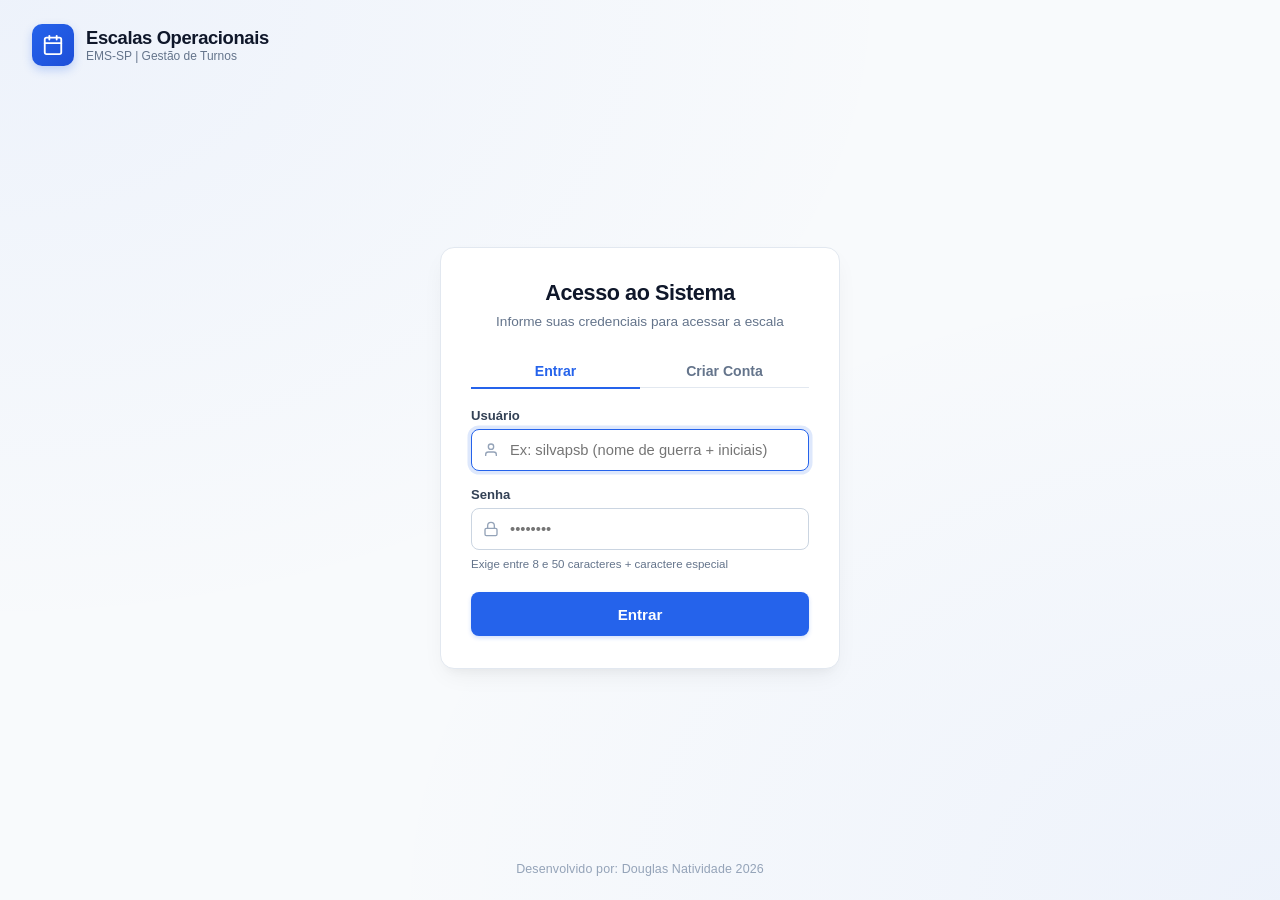
==== commit 29e1d656: "feat(security): controle de acesso admin, limits de inputs e remocao de secrets estaticos" ====
--- a/index.html
+++ b/index.html
@@ -54,7 +54,7 @@
                 <path d="M19 21v-2a4 4 0 0 0-4-4H9a4 4 0 0 0-4 4v2"></path>
                 <circle cx="12" cy="7" r="4"></circle>
               </svg>
-              <input type="text" id="login-input-name" class="login-input-field" placeholder="Ex: 2S Silva">
+              <input type="text" id="login-input-name" class="login-input-field" placeholder="Ex: 2S Silva" maxlength="60">
             </div>
           </div>
 
@@ -65,7 +65,7 @@
                 <path d="M20 21v-2a4 4 0 0 0-4-4H8a4 4 0 0 0-4 4v2"></path>
                 <circle cx="12" cy="7" r="4"></circle>
               </svg>
-              <input type="text" id="login-input-user" class="login-input-field" placeholder="Ex: silvapsb (nome de guerra + iniciais)" required autocomplete="username" autocapitalize="none" spellcheck="false">
+              <input type="text" id="login-input-user" class="login-input-field" placeholder="Ex: silvapsb (nome de guerra + iniciais)" required autocomplete="username" autocapitalize="none" spellcheck="false" maxlength="40">
             </div>
           </div>
 
@@ -76,9 +76,9 @@
                 <rect x="3" y="11" width="18" height="11" rx="2" ry="2"></rect>
                 <path d="M7 11V7a5 5 0 0 1 10 0v4"></path>
               </svg>
-              <input type="password" id="login-input-pass" class="login-input-field" placeholder="••••••••" required autocomplete="current-password">
-            </div>
-            <span class="password-rule-hint">Exige no mínimo 8 caracteres + caractere especial</span>
+              <input type="password" id="login-input-pass" class="login-input-field" placeholder="••••••••" required autocomplete="current-password" maxlength="50">
+            </div>
+            <span class="password-rule-hint">Exige entre 8 e 50 caracteres + caractere especial</span>
           </div>
 
           <button type="submit" id="btn-login-submit" class="btn-login-submit">
@@ -195,7 +195,7 @@
       </div>
 
       <div class="action-buttons">
-        <button id="btn-print" class="btn btn-secondary" title="Imprimir / Exportar para PDF">
+        <button id="btn-print" class="btn btn-secondary" onclick="triggerPrint(event)" title="Imprimir / Exportar para PDF">
           <svg width="16" height="16" viewBox="0 0 24 24" fill="none" stroke="currentColor" stroke-width="2">
             <polyline points="6 9 6 2 18 2 18 9"></polyline>
             <path d="M6 18H4a2 2 0 0 1-2-2v-5a2 2 0 0 1 2-2h16a2 2 0 0 1 2 2v5a2 2 0 0 1-2 2h-2"></path>
@@ -304,7 +304,7 @@
       <!-- Botão Adicionar Operador (+), solto da tabela e abaixo da coluna Leg. -->
       <div class="add-operator-wrapper no-print">
         <button id="btn-add-operator" class="btn-add-op-solo" title="Adicionar Operador" aria-label="Adicionar Operador">
-          + OPR
+          + 
         </button>
       </div>
 
@@ -435,17 +435,17 @@
           
           <div class="form-group" id="group-name" style="display: none;">
             <label for="auth-name">Nome Completo / Guerra:</label>
-            <input type="text" id="auth-name" class="input-form" placeholder="Ex: 2S Silva">
+            <input type="text" id="auth-name" class="input-form" placeholder="Ex: 2S Silva" maxlength="60">
           </div>
 
           <div class="form-group">
             <label for="auth-username">Usuário / Identificação:</label>
-            <input type="text" id="auth-username" class="input-form" placeholder="Ex: silva" required autocomplete="username">
+            <input type="text" id="auth-username" class="input-form" placeholder="Ex: silva" required autocomplete="username" maxlength="40">
           </div>
 
           <div class="form-group">
             <label for="auth-password">Senha:</label>
-            <input type="password" id="auth-password" class="input-form" placeholder="••••••••" required autocomplete="current-password">
+            <input type="password" id="auth-password" class="input-form" placeholder="••••••••" required autocomplete="current-password" maxlength="50">
           </div>
 
           <div class="auth-actions">
@@ -470,7 +470,7 @@
       <div class="modal-body">
         <div class="form-group">
           <label for="input-edit-user-name">Posto/Graduação e Nome de Guerra:</label>
-          <input type="text" id="input-edit-user-name" class="input-form" placeholder="Ex: 2S Túlio, 1S Silva" maxlength="50" autocomplete="name">
+          <input type="text" id="input-edit-user-name" class="input-form" placeholder="Ex: 2S Túlio, 1S Silva" maxlength="60" autocomplete="name">
           <span class="form-hint">Esse nome é exibido no topo da tela e associado às ações e edições da escala.</span>
         </div>
         <div id="edit-user-error" class="auth-error hidden"></div>
@@ -486,6 +486,6 @@
   </div>
   <!-- Fim de #app-screen -->
 
-  <script src="scripts.js?v=20261006_1326"></script>
+  <script src="scripts.js?v=20261007_1700"></script>
 </body>
 </html>
